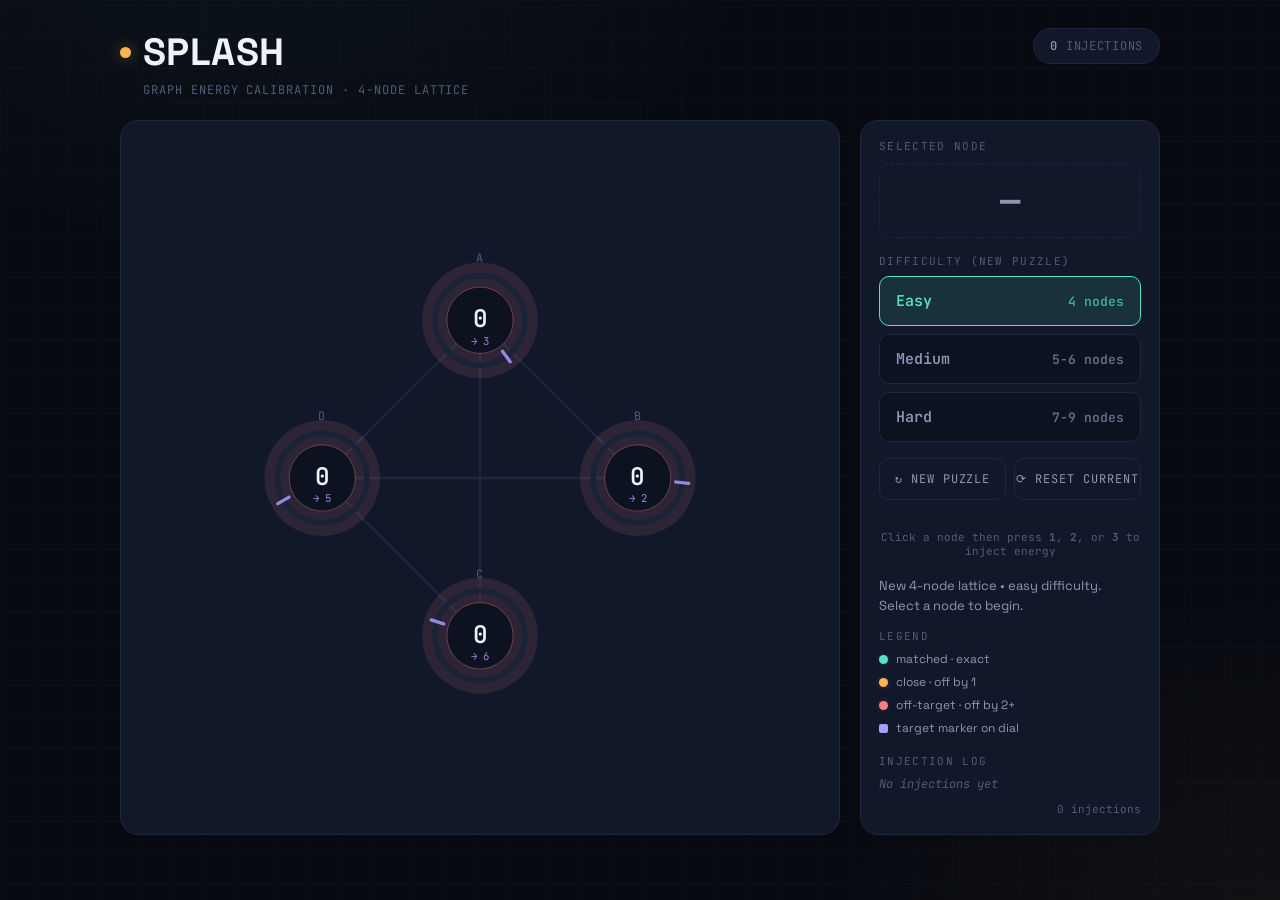
==== game.html @ 07b9d050 "difficulty and resetting current" ====
<!DOCTYPE html>
<html lang="en">
<head>
<meta charset="UTF-8">
<meta name="viewport" content="width=device-width, initial-scale=1.0">
<title>Splash</title>
<style>
@import url('https://fonts.googleapis.com/css2?family=JetBrains+Mono:wght@400;500;600;700&family=Space+Grotesk:wght@500;600;700&display=swap');

:root{
  --void:#070a11;
  --deep:#0c1220;
  --panel:#10182a;
  --panel-edge:#1d2740;
  --grid:rgba(255,255,255,0.035);
  --hi:#eef2fb;
  --mid:#8d97b5;
  --dim:#525c79;
  --amber:#ffb454;
  --amber-soft:rgba(255,180,84,0.18);
  --cyan:#56e0c4;
  --cyan-soft:rgba(86,224,196,0.16);
  --coral:#ff7a8a;
  --coral-soft:rgba(255,122,138,0.16);
  --violet:#a99bff;
}

*{box-sizing:border-box;}

html,body{
  margin:0;
  min-height:100vh;
  background:
    radial-gradient(ellipse 900px 600px at 20% -10%, rgba(86,224,196,0.05), transparent 60%),
    radial-gradient(ellipse 800px 700px at 100% 110%, rgba(255,180,84,0.05), transparent 60%),
    var(--void);
  color:var(--hi);
  font-family:'Space Grotesk', system-ui, sans-serif;
}

body::before{
  content:"";
  position:fixed; inset:0; pointer-events:none; z-index:0;
  background-image:
    linear-gradient(var(--grid) 1px, transparent 1px),
    linear-gradient(90deg, var(--grid) 1px, transparent 1px);
  background-size:34px 34px;
  opacity:0.6;
}

.shell{
  position:relative; z-index:1;
  max-width:1080px;
  margin:0 auto;
  padding:28px 20px 60px;
}

header{
  display:flex;
  justify-content:space-between;
  align-items:flex-start;
  flex-wrap:wrap;
  gap:14px;
  margin-bottom:22px;
}

.title-block h1{
  margin:0;
  font-size:clamp(26px,4.2vw,38px);
  font-weight:700;
  letter-spacing:0.01em;
  display:flex;
  align-items:center;
  gap:12px;
}
.title-block h1::before{
  content:"";
  width:11px; height:11px; border-radius:50%;
  background:var(--amber);
  box-shadow:0 0 14px 3px var(--amber-soft);
  flex-shrink:0;
}
.title-block p{
  margin:6px 0 0 23px;
  font-family:'JetBrains Mono', monospace;
  font-size:12px;
  letter-spacing:0.08em;
  color:var(--dim);
  text-transform:uppercase;
}

.header-pill{
  font-family:'JetBrains Mono', monospace;
  font-size:12px;
  letter-spacing:0.06em;
  text-transform:uppercase;
  padding:9px 16px;
  border-radius:99px;
  border:1px solid var(--panel-edge);
  background:var(--panel);
  color:var(--dim);
  white-space:nowrap;
}
.header-pill span{ color:var(--mid); font-weight:600; }

/* ---- congrats modal ---- */
.modal-backdrop{
  position:fixed; inset:0; z-index:50;
  background:rgba(5,7,12,0.72);
  backdrop-filter:blur(3px);
  display:flex; align-items:center; justify-content:center;
  opacity:0; pointer-events:none;
  transition:opacity 0.25s;
  padding:20px;
}
.modal-backdrop.show{ opacity:1; pointer-events:auto; }

.modal-card{
  position:relative;
  width:100%; max-width:360px;
  background:var(--panel);
  border:1px solid rgba(86,224,196,0.35);
  border-radius:20px;
  padding:34px 32px 28px;
  text-align:center;
  transform:scale(0.92) translateY(6px);
  transition:transform 0.25s cubic-bezier(.2,.8,.2,1);
  box-shadow:0 0 70px rgba(86,224,196,0.14);
}
.modal-backdrop.show .modal-card{ transform:scale(1) translateY(0); }

.modal-close{
  position:absolute; top:12px; right:14px;
  background:none; border:none;
  color:var(--dim); font-size:20px; line-height:1;
  cursor:pointer; padding:4px;
  transition:color 0.2s;
}
.modal-close:hover{ color:var(--hi); }

.modal-icon{
  width:52px; height:52px; margin:0 auto 16px;
  border-radius:50%;
  background:var(--cyan-soft);
  border:1px solid rgba(86,224,196,0.4);
  color:var(--cyan);
  display:flex; align-items:center; justify-content:center;
  font-size:24px;
}

.modal-card h2{ margin:0 0 6px; font-size:23px; }
.modal-sub{ margin:0 0 22px; color:var(--mid); font-size:13px; line-height:1.5; }

.modal-stats{ display:flex; justify-content:center; gap:30px; margin-bottom:24px; }
.modal-stats .stat-num{
  display:block;
  font-family:'JetBrains Mono', monospace;
  font-size:30px; font-weight:700;
  color:var(--hi);
}
.modal-stats .stat-label{
  display:block; margin-top:4px;
  font-family:'JetBrains Mono', monospace;
  font-size:10px; letter-spacing:0.08em; text-transform:uppercase;
  color:var(--dim);
}

.modal-newpuzzle{
  width:100%;
  font-family:'JetBrains Mono', monospace;
  font-size:12px; letter-spacing:0.06em; text-transform:uppercase;
  padding:13px 0;
  border-radius:10px;
  border:1px solid rgba(86,224,196,0.4);
  background:rgba(86,224,196,0.08);
  color:var(--cyan);
  cursor:pointer;
  transition:background 0.2s;
}
.modal-newpuzzle:hover{ background:rgba(86,224,196,0.16); }

.layout{
  display:grid;
  grid-template-columns: 1fr 300px;
  gap:20px;
}
@media (max-width:760px){
  .layout{ grid-template-columns:1fr; }
  .panel{ order:2; }
  .graph-card{ order:1; }
}

.card{
  background:var(--panel);
  border:1px solid var(--panel-edge);
  border-radius:18px;
  padding:18px;
}

.graph-card{ display:flex; align-items:center; justify-content:center; padding:10px; }
.graph-card svg{ width:100%; height:auto; display:block; max-width:560px; }

/* graph elements */
.edge{ stroke:#1c2640; stroke-width:2.5; transition:stroke 0.25s, stroke-width 0.25s; }
.edge.active{ stroke:var(--amber); stroke-width:3.5; }

.node{ cursor:pointer; }
.node .track{ fill:none; stroke:#1a2236; stroke-width:6; }
.node .arc{
  fill:none; stroke-width:6; stroke-linecap:round;
  stroke:var(--mid);
  transform:rotate(-90deg);
  transition:stroke-dashoffset 0.45s cubic-bezier(.2,.8,.2,1), stroke 0.35s;
}
.node[data-status="good"] .arc{ stroke:var(--cyan); }
.node[data-status="mid"] .arc{ stroke:var(--amber); }
.node[data-status="bad"] .arc{ stroke:var(--coral); }

.node .tick{ stroke:var(--violet); stroke-width:3.5; stroke-linecap:round; opacity:0.85; }
.node .core{ fill:var(--deep); stroke:var(--panel-edge); stroke-width:1; transition:stroke 0.3s; }
.node[data-status="good"] .core{ stroke:rgba(86,224,196,0.4); }
.node[data-status="mid"] .core{ stroke:rgba(255,180,84,0.4); }
.node[data-status="bad"] .core{ stroke:rgba(255,122,138,0.4); }

.node .glow{ fill:var(--mid); opacity:0.12; transition:fill 0.35s; }
.node[data-status="good"] .glow{ fill:var(--cyan); }
.node[data-status="mid"] .glow{ fill:var(--amber); }
.node[data-status="bad"] .glow{ fill:var(--coral); }

.node .label{
  font-family:'JetBrains Mono', monospace;
  letter-spacing:0.1em;
  fill:var(--dim); text-anchor:middle;
}
.node .value{
  font-family:'JetBrains Mono', monospace;
  font-weight:600;
  fill:var(--hi); text-anchor:middle;
}
.node .target{
  font-family:'JetBrains Mono', monospace;
  fill:var(--violet); text-anchor:middle; opacity:0.85;
}

.selection-ring{
  fill:none; stroke:var(--amber); stroke-width:2;
  stroke-dasharray:4 7; opacity:0; transition:opacity 0.2s;
}
.node.selected .selection-ring{ opacity:1; animation:spin 7s linear infinite; }
@keyframes spin{ to{ transform:rotate(360deg); } }

.flash{ fill:var(--amber); opacity:0; pointer-events:none; }
.flash.go{ animation:flashpop 0.55s ease-out; }
@keyframes flashpop{
  0%{ opacity:0.55; transform:scale(0.6); }
  100%{ opacity:0; transform:scale(1.9); }
}

.pulse-dot{
  fill:var(--amber);
  filter:drop-shadow(0 0 5px var(--amber));
  transition:cx linear, cy linear, opacity linear;
}

/* panel */
.panel{ display:flex; flex-direction:column; gap:14px; }

.section-label{
  font-family:'JetBrains Mono', monospace;
  font-size:11px; letter-spacing:0.12em;
  color:var(--dim); text-transform:uppercase;
  margin:0 0 10px;
}

.selected-readout{
  font-family:'JetBrains Mono', monospace;
  font-size:34px; font-weight:700;
  text-align:center;
  color:var(--mid);
  border:1px dashed var(--panel-edge);
  border-radius:12px;
  padding:14px 0;
  margin-bottom:12px;
  transition:color 0.2s, border-color 0.2s;
}
.selected-readout.armed{ color:var(--amber); border-color:rgba(255,180,84,0.4); }

.difficulty-select{
  display:flex;
  flex-direction:column;
  gap:8px;
  margin-bottom:16px;
}

.difficulty-btn{
  font-family:'JetBrains Mono', monospace;
  font-size:15px;
  font-weight:600;
  padding:14px 16px;
  border-radius:10px;
  border:1px solid var(--panel-edge);
  background:var(--deep);
  color:var(--mid);
  cursor:pointer;
  transition:all 0.2s;
  text-align:left;
  display:flex;
  justify-content:space-between;
  align-items:center;
}

.difficulty-btn:hover{
  border-color:var(--amber);
  color:var(--amber);
  background:rgba(255,180,84,0.06);
}

.difficulty-btn.active{
  border-color:var(--cyan);
  color:var(--cyan);
  background:rgba(86,224,196,0.12);
}

.difficulty-btn .nodes{
  font-size:13px;
  opacity:0.7;
}

.energy-hint{
  font-family:'JetBrains Mono', monospace;
  font-size:11px;
  color:var(--dim);
  text-align:center;
  margin:12px 0 18px;
}

.message{ 
  font-size:13px; 
  color:var(--mid); 
  line-height:1.5; 
  min-height:38px; 
  margin-bottom:14px; 
}

.newpuzzle{
  width:100%;
  font-family:'JetBrains Mono', monospace;
  font-size:12px; letter-spacing:0.08em; text-transform:uppercase;
  padding:12px 0;
  border-radius:10px;
  border:1px solid var(--panel-edge);
  background:transparent;
  color:var(--mid);
  cursor:pointer;
  transition:border-color 0.2s, color 0.2s;
  margin-bottom:18px;
}
.newpuzzle:hover{ border-color:var(--violet); color:var(--violet); }

.legend{ display:flex; flex-direction:column; gap:7px; margin-bottom:18px; }
.legend div{ display:flex; align-items:center; gap:8px; font-size:12px; color:var(--mid); }
.legend span.swatch{ width:9px; height:9px; border-radius:50%; flex-shrink:0; }

.log{
  font-family:'JetBrains Mono', monospace;
  font-size:12px;
  color:var(--dim);
  display:flex; flex-direction:column; gap:5px;
  max-height:120px;
  overflow-y:auto;
}
.log div{ display:flex; justify-content:space-between; }
.log div span.n{ color:var(--mid); }
.log .empty{ color:var(--dim); font-style:italic; }

.counter{
  font-family:'JetBrains Mono', monospace;
  font-size:11px; color:var(--dim);
  margin-top:10px;
  text-align:right;
}
</style>
</head>
<body>

<div class="shell">
  <header>
    <div class="title-block">
      <h1>SPLASH</h1>
      <p>Graph energy calibration · <span id="nodecount">?</span>-node lattice</p>
    </div>
    <div class="header-pill" id="headerPill"><span id="headerInjections">0</span> injections</div>
  </header>

  <div class="layout">
    <div class="card graph-card">
      <svg id="svg" viewBox="0 0 600 600">
        <g id="edges"></g>
        <g id="nodes"></g>
      </svg>
    </div>

    <div class="panel">
      <div class="card">
        <p class="section-label">Selected node</p>
        <div class="selected-readout" id="selreadout">—</div>
        
        <p class="section-label" style="margin:16px 0 8px;">Difficulty (New Puzzle)</p>
        <div class="difficulty-select" id="difficultySelect">
          <button class="difficulty-btn active" data-diff="easy">
            <span>Easy</span>
            <span class="nodes">4 nodes</span>
          </button>
          <button class="difficulty-btn" data-diff="medium">
            <span>Medium</span>
            <span class="nodes">5-6 nodes</span>
          </button>
          <button class="difficulty-btn" data-diff="hard">
            <span>Hard</span>
            <span class="nodes">7-9 nodes</span>
          </button>
        </div>

        <div style="display:flex; gap:8px; margin-bottom:12px;">
            <button class="newpuzzle" id="newpuzzle" style="flex:1">↻ New Puzzle</button>
            <button class="newpuzzle" id="resetCurrent" style="flex:1">⟳ Reset Current</button>
        </div>

        <p class="energy-hint">Click a node then press <strong>1</strong>, <strong>2</strong>, or <strong>3</strong> to inject energy</p>
        
        <div class="message" id="message">Select a node to begin calibration.</div>
        
        <p class="section-label" style="margin-bottom:8px;">Legend</p>
        <div class="legend">
          <div><span class="swatch" style="background:var(--cyan);box-shadow:0 0 6px var(--cyan-soft)"></span> matched · exact</div>
          <div><span class="swatch" style="background:var(--amber);box-shadow:0 0 6px var(--amber-soft)"></span> close · off by 1</div>
          <div><span class="swatch" style="background:var(--coral);box-shadow:0 0 6px var(--coral-soft)"></span> off-target · off by 2+</div>
          <div><span class="swatch" style="background:var(--violet);border-radius:2px;"></span> target marker on dial</div>
        </div>
        
        <p class="section-label" style="margin-bottom:8px;">Injection log</p>
        <div class="log" id="log"><div class="empty">No injections yet</div></div>
        <div class="counter" id="counter">0 injections</div>
      </div>
    </div>
  </div>
</div>

<div class="modal-backdrop" id="modalBackdrop">
  <div class="modal-card">
    <button class="modal-close" id="modalClose" aria-label="Close">×</button>
    <div class="modal-icon">✓</div>
    <h2>Calibrated</h2>
    <p class="modal-sub">Every node in the lattice matched its target.</p>
    <div class="modal-stats">
      <div>
        <span class="stat-num" id="statInjections">0</span>
        <span class="stat-label">injections</span>
      </div>
      <div>
        <span class="stat-num" id="statNodes">0</span>
        <span class="stat-label">nodes</span>
      </div>
    </div>
    <button class="modal-newpuzzle" id="modalNewPuzzle">↻ New puzzle</button>
  </div>
</div>

<script>
const MIN_NODES_EASY = 4;
const MAX_NODES_EASY = 4;
const MIN_NODES_MED = 5;
const MAX_NODES_MED = 6;
const MIN_NODES_HARD = 7;
const MAX_NODES_HARD = 9;

let LABELS = [];
let EDGES = {};
let POS = {};
let R_OUTER = 46;
let R_CORE = 34;
let CIRC = 2 * Math.PI * R_OUTER;

let target = {}, state = {}, maxScale = 1;
let selected = null;
let injections = 0;
let log = [];
let alreadySolved = false;
let currentDifficulty = "easy";

function shuffle(arr){
  for(let i=arr.length-1;i>0;i--){
    const j = Math.floor(Math.random()*(i+1));
    [arr[i],arr[j]] = [arr[j],arr[i]];
  }
  return arr;
}

// ---------- graph generation ----------
function buildGraphTopology(n){
  const allLetters = "ABCDEFGHIJKL";
  const labels = allLetters.slice(0, n).split("");
  const adj = {};
  labels.forEach(l => adj[l] = []);
  const edgeKeys = new Set();

  function addEdge(a,b){
    const key = [a,b].sort().join("-");
    if(edgeKeys.has(key)) return false;
    edgeKeys.add(key);
    adj[a].push(b);
    adj[b].push(a);
    return true;
  }

  // spanning tree
  const order = shuffle([...labels]);
  for(let i=1;i<order.length;i++){
    const a = order[i];
    const b = order[Math.floor(Math.random()*i)];
    addEdge(a,b);
  }

  // extra edges
  const extra = Math.max(2, Math.floor(n/3));
  let added = 0, attempts = 0;
  while(added < extra && attempts < extra*15){
    attempts++;
    const a = labels[Math.floor(Math.random()*n)];
    const b = labels[Math.floor(Math.random()*n)];
    if(a === b) continue;
    if(addEdge(a,b)) added++;
  }

  return { labels, adj };
}

function computeLayout(labels){
  const n = labels.length;
  const cx = 300, cy = 300;
  const R = Math.min(235, 125 + n*11);
  const pos = {};
  labels.forEach((l,i) => {
    const ang = (i/n)*Math.PI*2 - Math.PI/2;
    pos[l] = { x: cx + R*Math.cos(ang), y: cy + R*Math.sin(ang) };
  });
  return pos;
}

function bfsDist(source){
  const dist = {};
  LABELS.forEach(l => dist[l] = null);
  dist[source] = 0;
  const q = [source];
  while(q.length){
    const u = q.shift();
    for(const v of EDGES[u]){
      if(dist[v] === null){
        dist[v] = dist[u] + 1;
        q.push(v);
      }
    }
  }
  return dist;
}

function bfsParent(source){
  const dist = {}, parent = {};
  LABELS.forEach(l => { dist[l] = null; parent[l] = null; });
  dist[source] = 0;
  const q = [source];
  while(q.length){
    const u = q.shift();
    for(const v of EDGES[u]){
      if(dist[v] === null){
        dist[v] = dist[u] + 1;
        parent[v] = u;
        q.push(v);
      }
    }
  }
  return { dist, parent };
}

function contribution(value, dist){
  return Math.max(value - dist, 0);
}

function applyRipple(obj, node, value){
  const dist = bfsDist(node);
  for(const n of LABELS){
    obj[n] += contribution(value, dist[n]);
  }
}

function generatePuzzle(){
  target = {}; state = {};
  LABELS.forEach(l => { target[l] = 0; state[l] = 0; });

  let injectionCount;
  let maxInjectionValue = 3;

  if(currentDifficulty === "easy"){
    injectionCount = LABELS.length + 2;        // Very low targets
    maxInjectionValue = 2;
  } 
  else if(currentDifficulty === "medium"){
    injectionCount = Math.floor(LABELS.length * 1.4) + 3;
    maxInjectionValue = 3;
  } 
  else { // hard
    injectionCount = Math.floor(LABELS.length * 1.8) + 5;
    maxInjectionValue = 3;
  }

  for(let i = 0; i < injectionCount; i++){
    const node = LABELS[Math.floor(Math.random()*LABELS.length)];
    const val = 1 + Math.floor(Math.random()*maxInjectionValue);
    applyRipple(target, node, val);
  }

  maxScale = Math.max(...Object.values(target), 1) * 1.25;
}

function errorOf(n){ return Math.abs(state[n] - target[n]); }
function statusOf(n){
  const e = errorOf(n);
  if(e === 0) return "good";
  if(e === 1) return "mid";
  return "bad";
}
function solved(){ return LABELS.every(n => state[n] === target[n]); }

// ---------- DOM ----------
const svgEdges = document.getElementById("edges");
const svgNodes = document.getElementById("nodes");
const svgRoot = document.getElementById("svg");

function buildGraphDOM(){
  svgEdges.innerHTML = "";
  svgNodes.innerHTML = "";

  const n = LABELS.length;
  const R = Math.min(235, 125 + n*11);
  const chord = 2 * R * Math.sin(Math.PI / n);
  R_OUTER = Math.max(22, Math.min(48, chord * 0.37));
  R_CORE = R_OUTER * 0.74;
  CIRC = 2 * Math.PI * R_OUTER;
  const scale = R_OUTER / 46;

  const drawn = new Set();
  for(const a of LABELS){
    for(const b of EDGES[a]){
      const key = [a,b].sort().join("-");
      if(drawn.has(key)) continue;
      drawn.add(key);
      const line = document.createElementNS("http://www.w3.org/2000/svg","line");
      line.setAttribute("class","edge");
      line.setAttribute("data-key", key);
      line.setAttribute("x1", POS[a].x); line.setAttribute("y1", POS[a].y);
      line.setAttribute("x2", POS[b].x); line.setAttribute("y2", POS[b].y);
      svgEdges.appendChild(line);
    }
  }

  for(const l of LABELS){
    const {x,y} = POS[l];
    const g = document.createElementNS("http://www.w3.org/2000/svg","g");
    g.setAttribute("class","node");
    g.setAttribute("data-id", l);
    g.setAttribute("transform", `translate(${x},${y})`);

    g.innerHTML = `
      <circle class="glow" r="${R_OUTER+14}"></circle>
      <circle class="selection-ring" r="${R_OUTER+9}"></circle>
      <circle class="track" r="${R_OUTER}"></circle>
      <circle class="arc" r="${R_OUTER}" stroke-dasharray="${CIRC}" stroke-dashoffset="${CIRC}"></circle>
      <line class="tick" x1="0" y1="${-R_OUTER+6}" x2="0" y2="${-R_OUTER-6}"></line>
      <circle class="core" r="${R_CORE}"></circle>
      <circle class="flash" r="${R_CORE}"></circle>
      <text class="label" y="${-R_OUTER-14}" style="font-size:${Math.max(10,12*scale)}px">${l}</text>
      <text class="value" y="${7*scale}" style="font-size:${Math.max(14,25*scale)}px">0</text>
      <text class="target" y="${25*scale}" style="font-size:${Math.max(9,11*scale)}px">→ 0</text>
    `;
    g.addEventListener("click", () => selectNode(l));
    svgNodes.appendChild(g);
  }
}

function angleToPoint(fraction, radius){
  const ang = fraction * Math.PI * 2 - Math.PI/2;
  return { x: radius*Math.cos(ang), y: radius*Math.sin(ang) };
}

function updateNodeVisual(n){
  const g = svgNodes.querySelector(`[data-id="${n}"]`);
  if(!g) return;
  const status = statusOf(n);
  g.setAttribute("data-status", status);

  const fraction = Math.max(0, Math.min(1, state[n] / maxScale));
  g.querySelector(".arc").setAttribute("stroke-dashoffset", CIRC - fraction*CIRC);

  const tFraction = Math.max(0, Math.min(1, target[n] / maxScale));
  const p1 = angleToPoint(tFraction, R_OUTER-7);
  const p2 = angleToPoint(tFraction, R_OUTER+7);
  const tick = g.querySelector(".tick");
  tick.setAttribute("x1", p1.x); tick.setAttribute("y1", p1.y);
  tick.setAttribute("x2", p2.x); tick.setAttribute("y2", p2.y);

  g.querySelector(".value").textContent = state[n];
  g.querySelector(".target").textContent = "→ " + target[n];
}

function updateAll(){
  LABELS.forEach(updateNodeVisual);
}

function showCongrats(){
  document.getElementById("statInjections").textContent = injections;
  document.getElementById("statNodes").textContent = LABELS.length;
  document.getElementById("modalBackdrop").classList.add("show");
}

function hideCongrats(){
  document.getElementById("modalBackdrop").classList.remove("show");
}

function selectNode(n){
  selected = n;
  document.querySelectorAll(".node").forEach(g => {
    g.classList.toggle("selected", g.getAttribute("data-id") === n);
  });
  document.getElementById("selreadout").textContent = n;
  document.getElementById("selreadout").classList.add("armed");
  setMessage(`Node ${n} selected. Press 1, 2, or 3 to inject energy.`);
}

function setMessage(msg){ document.getElementById("message").textContent = msg; }

function flashNode(n){
  const g = svgNodes.querySelector(`[data-id="${n}"]`);
  if(!g) return;
  const flash = g.querySelector(".flash");
  flash.classList.remove("go");
  void flash.offsetWidth;
  flash.classList.add("go");
}

function flashEdge(a,b){
  const key = [a,b].sort().join("-");
  const line = svgEdges.querySelector(`[data-key="${key}"]`);
  if(!line) return;
  line.classList.add("active");
  setTimeout(() => line.classList.remove("active"), 230);
}

function spawnPulseDot(a, b, duration){
  const dot = document.createElementNS("http://www.w3.org/2000/svg","circle");
  dot.setAttribute("class","pulse-dot");
  dot.setAttribute("r", Math.max(4, R_OUTER*0.13));
  dot.setAttribute("cx", POS[a].x);
  dot.setAttribute("cy", POS[a].y);
  dot.style.transitionDuration = duration + "ms";
  svgRoot.appendChild(dot);
  requestAnimationFrame(() => {
    dot.setAttribute("cx", POS[b].x);
    dot.setAttribute("cy", POS[b].y);
  });
  setTimeout(() => dot.remove(), duration + 40);
}

function logInjection(node, value){
  injections++;
  log.unshift({node, value});
  if(log.length > 6) log.pop();
  const el = document.getElementById("log");
  el.innerHTML = log.map(item =>
    `<div><span class="n">${item.node}</span><span>+${item.value} energy</span></div>`
  ).join("");
  document.getElementById("counter").textContent = injections + (injections === 1 ? " injection" : " injections");
  document.getElementById("headerInjections").textContent = injections;
}

function inject(node, value){
  const {dist, parent} = bfsParent(node);
  const reach = LABELS.filter(n => dist[n] !== null && dist[n] <= value);
  const maxDist = Math.max(...reach.map(n => dist[n] || 0));

  for(const n of reach){
    const d = dist[n];
    setTimeout(() => {
      state[n] += contribution(value, d);
      updateNodeVisual(n);
      flashNode(n);
      if(d > 0) flashEdge(parent[n], n);
    }, d * 230);
    if(d > 0){
      setTimeout(() => spawnPulseDot(parent[n], n, 230), (d-1) * 230);
    }
  }

  logInjection(node, value);

  setTimeout(() => {
    if(solved() && !alreadySolved){
      alreadySolved = true;
      setMessage("Calibrated — every node matches its target.");
      showCongrats();
    } else if(!solved()){
      setMessage(`Injected ${value} energy at node ${node}.`);
    }
  }, maxDist * 230 + 80);
}

// Difficulty selection
document.querySelectorAll('.difficulty-btn').forEach(btn => {
  btn.addEventListener('click', () => {
    document.querySelectorAll('.difficulty-btn').forEach(b => b.classList.remove('active'));
    btn.classList.add('active');
    currentDifficulty = btn.dataset.diff;
  });
});

document.getElementById("newpuzzle").addEventListener("click", resetGame);
document.getElementById("modalNewPuzzle").addEventListener("click", resetGame);
document.getElementById("modalClose").addEventListener("click", hideCongrats);
document.getElementById("modalBackdrop").addEventListener("click", (e) => {
  if(e.target.id === "modalBackdrop") hideCongrats();
});

document.addEventListener("keydown", (e) => {
  if(e.key.toLowerCase() === "r"){ resetGame(); return; }
  if(e.key === "Escape"){ hideCongrats(); return; }
  if(["1","2","3"].includes(e.key) && selected){
    inject(selected, parseInt(e.key));
  }
});

function resetGame(){
  let minNodes, maxNodes;
  if(currentDifficulty === "easy"){
    minNodes = MIN_NODES_EASY;
    maxNodes = MAX_NODES_EASY;
  } else if(currentDifficulty === "medium"){
    minNodes = MIN_NODES_MED;
    maxNodes = MAX_NODES_MED;
  } else {
    minNodes = MIN_NODES_HARD;
    maxNodes = MAX_NODES_HARD;
  }

  const n = minNodes + Math.floor(Math.random() * (maxNodes - minNodes + 1));
  
  const topo = buildGraphTopology(n);
  LABELS = topo.labels;
  EDGES = topo.adj;
  POS = computeLayout(LABELS);

  buildGraphDOM();
  generatePuzzle();

  selected = null;
  injections = 0;
  log = [];
  alreadySolved = false;
  hideCongrats();

  document.getElementById("nodecount").textContent = n;
  document.getElementById("headerInjections").textContent = "0";
  document.getElementById("selreadout").textContent = "—";
  document.getElementById("selreadout").classList.remove("armed");
  document.getElementById("log").innerHTML = `<div class="empty">No injections yet</div>`;
  document.getElementById("counter").textContent = "0 injections";
  
  setMessage(`New ${n}-node lattice • ${currentDifficulty} difficulty. Select a node to begin.`);
  updateAll();
}

// ==================== Reset Current Puzzle (soft reset) ====================
function resetCurrentPuzzle(){
  // Reset only player state — keep same graph + same targets
  LABELS.forEach(l => {
    state[l] = 0;
  });
  
  selected = null;
  injections = 0;
  log = [];
  alreadySolved = false;
  hideCongrats();

  document.getElementById("headerInjections").textContent = "0";
  document.getElementById("selreadout").textContent = "—";
  document.getElementById("selreadout").classList.remove("armed");
  document.getElementById("log").innerHTML = `<div class="empty">No injections yet</div>`;
  document.getElementById("counter").textContent = "0 injections";
  
  setMessage(`Puzzle reset — same targets. Select a node to begin again.`);
  updateAll();
}

// Add event listener for the new Reset button
document.getElementById("resetCurrent").addEventListener("click", resetCurrentPuzzle);

// Initialize the game
resetGame();
</script>
</body>
</html>
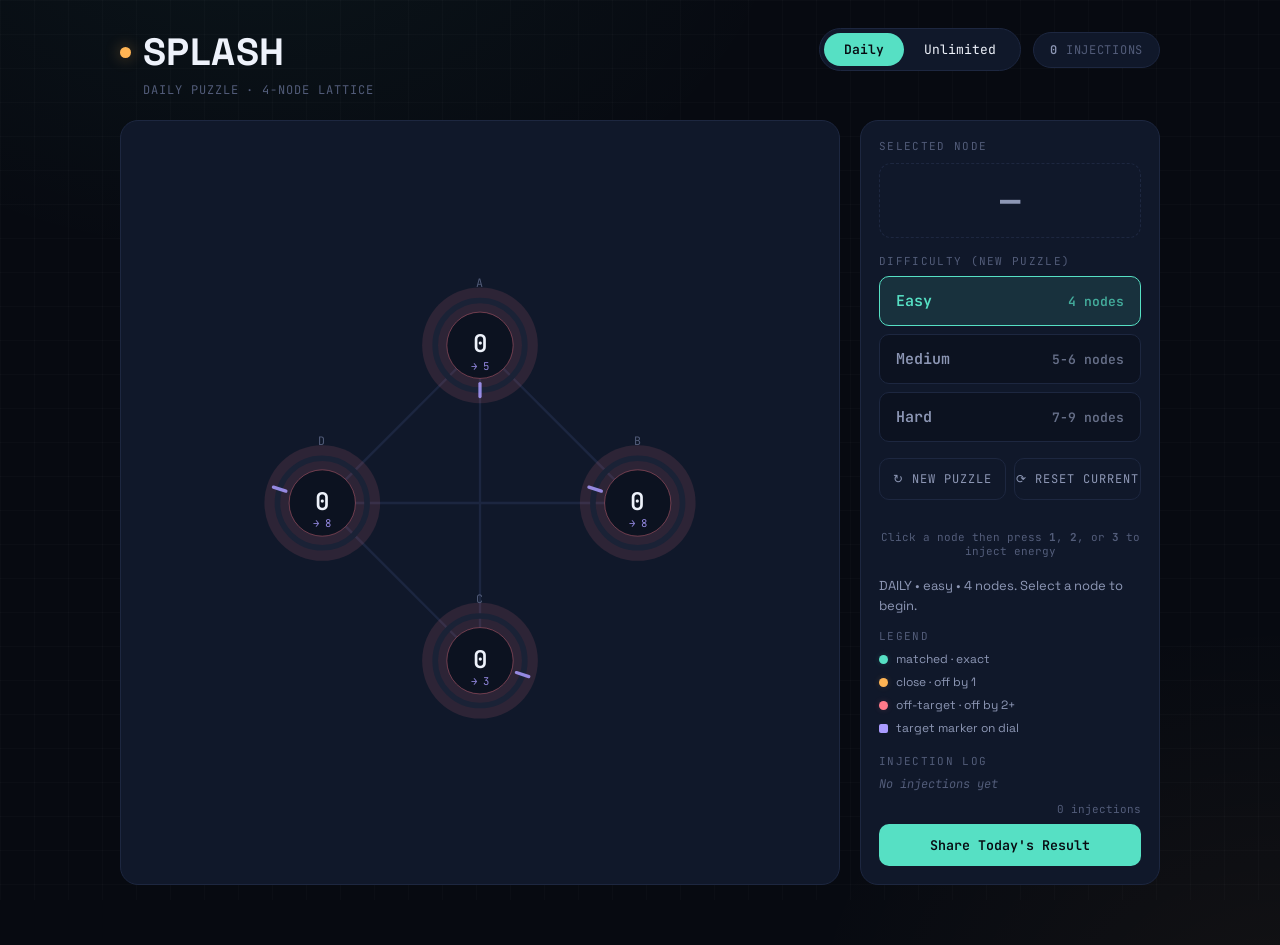
==== commit fdd62028: "daily and unlimited split" ====
--- a/game.html
+++ b/game.html
@@ -3,7 +3,7 @@
 <head>
 <meta charset="UTF-8">
 <meta name="viewport" content="width=device-width, initial-scale=1.0">
-<title>Splash</title>
+<title>SPLASH</title>
 <style>
 @import url('https://fonts.googleapis.com/css2?family=JetBrains+Mono:wght@400;500;600;700&family=Space+Grotesk:wght@500;600;700&display=swap');
 
@@ -89,6 +89,27 @@
   text-transform:uppercase;
 }
 
+.mode-toggle {
+  display: flex;
+  background: var(--panel);
+  border: 1px solid var(--panel-edge);
+  border-radius: 99px;
+  padding: 4px;
+}
+.mode-btn {
+  padding: 8px 20px;
+  border-radius: 99px;
+  font-family: 'JetBrains Mono', monospace;
+  font-size: 13px;
+  cursor: pointer;
+  transition: all 0.2s;
+}
+.mode-btn.active {
+  background: var(--cyan);
+  color: #070a11;
+  font-weight: 600;
+}
+
 .header-pill{
   font-family:'JetBrains Mono', monospace;
   font-size:12px;
@@ -379,6 +400,19 @@
   margin-top:10px;
   text-align:right;
 }
+
+.share-btn {
+  width: 100%;
+  padding: 12px;
+  background: var(--cyan);
+  color: #070a11;
+  border: none;
+  border-radius: 10px;
+  font-family: 'JetBrains Mono', monospace;
+  font-weight: 600;
+  cursor: pointer;
+  margin-top: 8px;
+}
 </style>
 </head>
 <body>
@@ -387,9 +421,15 @@
   <header>
     <div class="title-block">
       <h1>SPLASH</h1>
-      <p>Graph energy calibration · <span id="nodecount">?</span>-node lattice</p>
+      <p id="modeTitle">Daily Puzzle · <span id="nodecount">?</span>-node lattice</p>
     </div>
-    <div class="header-pill" id="headerPill"><span id="headerInjections">0</span> injections</div>
+    <div style="display:flex; gap:12px; align-items:center;">
+      <div class="mode-toggle" id="modeToggle">
+        <div class="mode-btn active" data-mode="daily">Daily</div>
+        <div class="mode-btn" data-mode="unlimited">Unlimited</div>
+      </div>
+      <div class="header-pill" id="headerPill"><span id="headerInjections">0</span> injections</div>
+    </div>
   </header>
 
   <div class="layout">
@@ -441,6 +481,8 @@
         <p class="section-label" style="margin-bottom:8px;">Injection log</p>
         <div class="log" id="log"><div class="empty">No injections yet</div></div>
         <div class="counter" id="counter">0 injections</div>
+
+        <button id="shareBtn" class="share-btn">Share Today's Result</button>
       </div>
     </div>
   </div>
@@ -467,12 +509,9 @@
 </div>
 
 <script>
-const MIN_NODES_EASY = 4;
-const MAX_NODES_EASY = 4;
-const MIN_NODES_MED = 5;
-const MAX_NODES_MED = 6;
-const MIN_NODES_HARD = 7;
-const MAX_NODES_HARD = 9;
+const MIN_NODES_EASY = 4; const MAX_NODES_EASY = 4;
+const MIN_NODES_MED = 5;  const MAX_NODES_MED = 6;
+const MIN_NODES_HARD = 7; const MAX_NODES_HARD = 9;
 
 let LABELS = [];
 let EDGES = {};
@@ -487,6 +526,16 @@
 let log = [];
 let alreadySolved = false;
 let currentDifficulty = "easy";
+let currentMode = "daily";
+
+// Seeded random for Daily consistency
+function seededRandom(seed) {
+  let s = seed;
+  return () => {
+    s = Math.sin(s) * 10000;
+    return s - Math.floor(s);
+  };
+}
 
 function shuffle(arr){
   for(let i=arr.length-1;i>0;i--){
@@ -496,7 +545,6 @@
   return arr;
 }
 
-// ---------- graph generation ----------
 function buildGraphTopology(n){
   const allLetters = "ABCDEFGHIJKL";
   const labels = allLetters.slice(0, n).split("");
@@ -594,33 +642,41 @@
 }
 
 function generatePuzzle(){
-  target = {}; state = {};
-  LABELS.forEach(l => { target[l] = 0; state[l] = 0; });
+  target = {}; 
+  state = {};
+  
+  // Important: Initialize with 0 first
+  LABELS.forEach(l => { 
+    target[l] = 0; 
+    state[l] = 0; 
+  });
+
+  if (LABELS.length === 0) return; // safety
 
   let injectionCount;
   let maxInjectionValue = 3;
 
   if(currentDifficulty === "easy"){
-    injectionCount = LABELS.length + 2;        // Very low targets
+    injectionCount = LABELS.length + 2;
     maxInjectionValue = 2;
-  } 
-  else if(currentDifficulty === "medium"){
+  } else if(currentDifficulty === "medium"){
     injectionCount = Math.floor(LABELS.length * 1.4) + 3;
-    maxInjectionValue = 3;
-  } 
-  else { // hard
+  } else {
     injectionCount = Math.floor(LABELS.length * 1.8) + 5;
-    maxInjectionValue = 3;
-  }
+  }
+
+  // Use a local random to avoid seeding conflicts
+  const localRandom = Math.random;
 
   for(let i = 0; i < injectionCount; i++){
-    const node = LABELS[Math.floor(Math.random()*LABELS.length)];
-    const val = 1 + Math.floor(Math.random()*maxInjectionValue);
+    const node = LABELS[Math.floor(localRandom()*LABELS.length)];
+    const val = 1 + Math.floor(localRandom()*maxInjectionValue);
     applyRipple(target, node, val);
   }
 
-  maxScale = Math.max(...Object.values(target), 1) * 1.25;
-}
+  maxScale = Math.max(...Object.values(target), 1) * 1.25 || 10;
+}
+
 
 function errorOf(n){ return Math.abs(state[n] - target[n]); }
 function statusOf(n){
@@ -813,7 +869,17 @@
   }, maxDist * 230 + 80);
 }
 
-// Difficulty selection
+// Mode Toggle
+document.querySelectorAll('.mode-btn').forEach(btn => {
+  btn.addEventListener('click', () => {
+    document.querySelectorAll('.mode-btn').forEach(b => b.classList.remove('active'));
+    btn.classList.add('active');
+    currentMode = btn.dataset.mode;
+    resetGame();
+  });
+});
+
+// Difficulty buttons
 document.querySelectorAll('.difficulty-btn').forEach(btn => {
   btn.addEventListener('click', () => {
     document.querySelectorAll('.difficulty-btn').forEach(b => b.classList.remove('active'));
@@ -823,67 +889,27 @@
 });
 
 document.getElementById("newpuzzle").addEventListener("click", resetGame);
+document.getElementById("resetCurrent").addEventListener("click", resetCurrentPuzzle);
 document.getElementById("modalNewPuzzle").addEventListener("click", resetGame);
 document.getElementById("modalClose").addEventListener("click", hideCongrats);
 document.getElementById("modalBackdrop").addEventListener("click", (e) => {
   if(e.target.id === "modalBackdrop") hideCongrats();
 });
 
+document.getElementById("shareBtn").addEventListener("click", () => {
+  const date = new Date().toISOString().slice(0,10);
+  const text = `🌊 SPLASH ${date}\n${currentDifficulty.toUpperCase()} • ${LABELS.length} nodes • ${injections} injections\nSolved!`;
+  navigator.clipboard.writeText(text).then(() => alert("✅ Copied to clipboard!"));
+});
+
 document.addEventListener("keydown", (e) => {
-  if(e.key.toLowerCase() === "r"){ resetGame(); return; }
-  if(e.key === "Escape"){ hideCongrats(); return; }
-  if(["1","2","3"].includes(e.key) && selected){
-    inject(selected, parseInt(e.key));
-  }
+  if(e.key.toLowerCase() === "r") resetGame();
+  if(e.key === "Escape") hideCongrats();
+  if(["1","2","3"].includes(e.key) && selected) inject(selected, parseInt(e.key));
 });
 
-function resetGame(){
-  let minNodes, maxNodes;
-  if(currentDifficulty === "easy"){
-    minNodes = MIN_NODES_EASY;
-    maxNodes = MAX_NODES_EASY;
-  } else if(currentDifficulty === "medium"){
-    minNodes = MIN_NODES_MED;
-    maxNodes = MAX_NODES_MED;
-  } else {
-    minNodes = MIN_NODES_HARD;
-    maxNodes = MAX_NODES_HARD;
-  }
-
-  const n = minNodes + Math.floor(Math.random() * (maxNodes - minNodes + 1));
-  
-  const topo = buildGraphTopology(n);
-  LABELS = topo.labels;
-  EDGES = topo.adj;
-  POS = computeLayout(LABELS);
-
-  buildGraphDOM();
-  generatePuzzle();
-
-  selected = null;
-  injections = 0;
-  log = [];
-  alreadySolved = false;
-  hideCongrats();
-
-  document.getElementById("nodecount").textContent = n;
-  document.getElementById("headerInjections").textContent = "0";
-  document.getElementById("selreadout").textContent = "—";
-  document.getElementById("selreadout").classList.remove("armed");
-  document.getElementById("log").innerHTML = `<div class="empty">No injections yet</div>`;
-  document.getElementById("counter").textContent = "0 injections";
-  
-  setMessage(`New ${n}-node lattice • ${currentDifficulty} difficulty. Select a node to begin.`);
-  updateAll();
-}
-
-// ==================== Reset Current Puzzle (soft reset) ====================
 function resetCurrentPuzzle(){
-  // Reset only player state — keep same graph + same targets
-  LABELS.forEach(l => {
-    state[l] = 0;
-  });
-  
+  LABELS.forEach(l => state[l] = 0);
   selected = null;
   injections = 0;
   log = [];
@@ -900,10 +926,56 @@
   updateAll();
 }
 
-// Add event listener for the new Reset button
-document.getElementById("resetCurrent").addEventListener("click", resetCurrentPuzzle);
-
-// Initialize the game
+function resetGame(){
+  let n;
+  let randFunc = Math.random;
+
+  if(currentMode === "daily"){
+    const today = new Date().toISOString().slice(0,10);
+    const seed = today.split('-').reduce((sum, part) => sum + parseInt(part), 0);
+    randFunc = seededRandom(seed);
+
+    if(currentDifficulty === "easy") n = 4;
+    else if(currentDifficulty === "medium") n = 5 + Math.floor(randFunc() * 2);
+    else n = 7 + Math.floor(randFunc() * 3);
+  } else {
+    let minNodes = currentDifficulty === "easy" ? MIN_NODES_EASY : currentDifficulty === "medium" ? MIN_NODES_MED : MIN_NODES_HARD;
+    let maxNodes = currentDifficulty === "easy" ? MAX_NODES_EASY : currentDifficulty === "medium" ? MAX_NODES_MED : MAX_NODES_HARD;
+    n = minNodes + Math.floor(Math.random() * (maxNodes - minNodes + 1));
+  }
+
+  const topo = buildGraphTopology(n);
+  LABELS = topo.labels;
+  EDGES = topo.adj;
+  POS = computeLayout(LABELS);
+
+  buildGraphDOM();
+  generatePuzzle();
+
+  selected = null;
+  injections = 0;
+  log = [];
+  alreadySolved = false;
+  hideCongrats();
+
+  // Safe updates
+  const nodeCountEl = document.getElementById("nodecount");
+  if (nodeCountEl) nodeCountEl.textContent = n;
+
+  document.getElementById("headerInjections").textContent = "0";
+  document.getElementById("selreadout").textContent = "—";
+  document.getElementById("selreadout").classList.remove("armed");
+  document.getElementById("log").innerHTML = `<div class="empty">No injections yet</div>`;
+  document.getElementById("counter").textContent = "0 injections";
+
+  const modeText = currentMode === "daily" ? "Daily Puzzle" : "Unlimited Mode";
+  document.getElementById("modeTitle").textContent = `${modeText} · ${n}-node lattice`;
+
+  setMessage(`${currentMode.toUpperCase()} • ${currentDifficulty} • ${n} nodes. Select a node to begin.`);
+  updateAll();
+}
+
+
 resetGame();
 </script>
 </body>
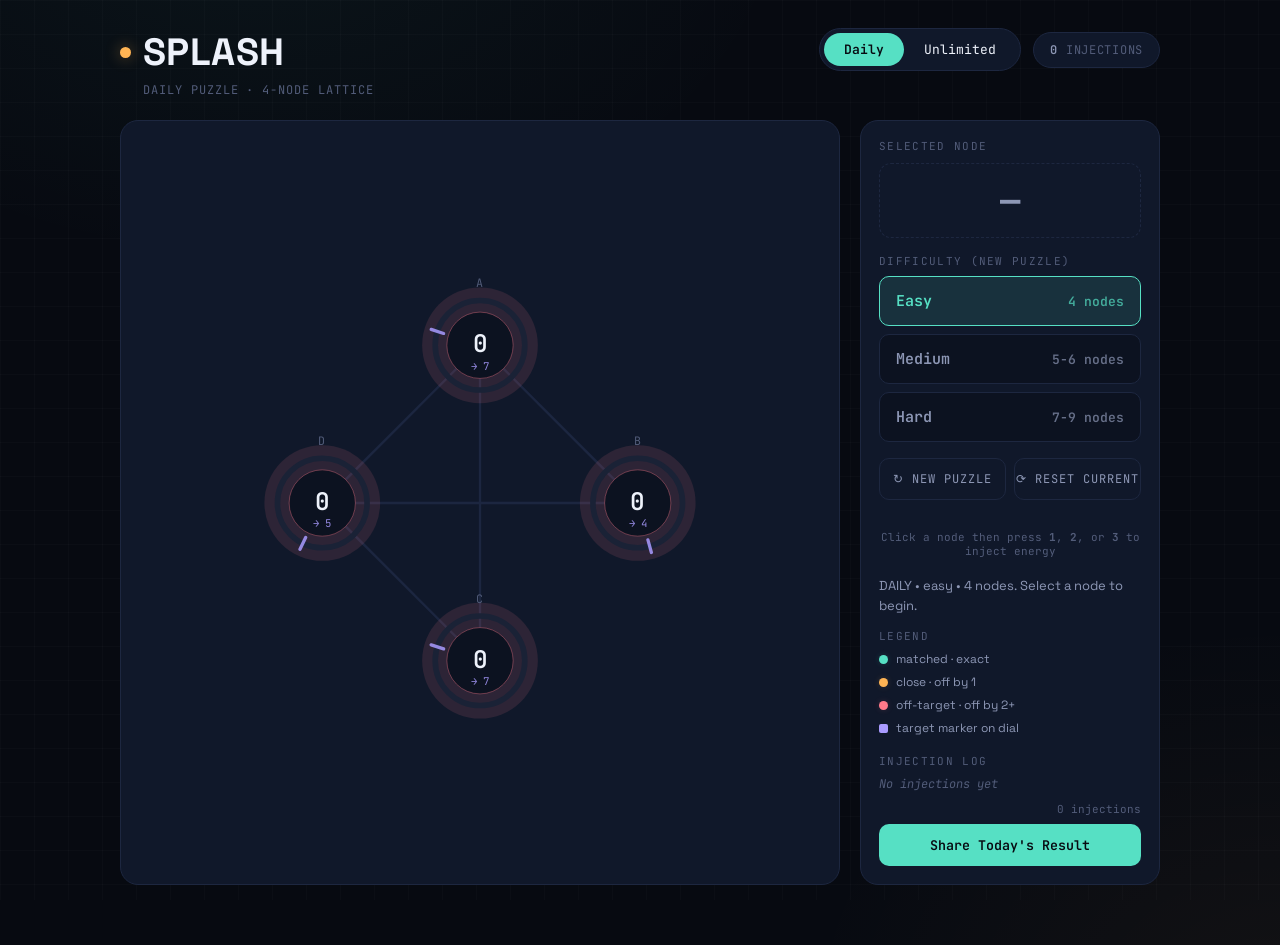
==== commit 74870a1d: "fixed visual selection bug" ====
--- a/game.html
+++ b/game.html
@@ -784,9 +784,16 @@
 
 function selectNode(n){
   selected = n;
+  
+  // Clear all selections first
   document.querySelectorAll(".node").forEach(g => {
-    g.classList.toggle("selected", g.getAttribute("data-id") === n);
+    g.classList.remove("selected");
   });
+  
+  // Add to the new one
+  const nodeEl = document.querySelector(`.node[data-id="${n}"]`);
+  if (nodeEl) nodeEl.classList.add("selected");
+
   document.getElementById("selreadout").textContent = n;
   document.getElementById("selreadout").classList.add("armed");
   setMessage(`Node ${n} selected. Press 1, 2, or 3 to inject energy.`);
@@ -909,12 +916,21 @@
 });
 
 function resetCurrentPuzzle(){
-  LABELS.forEach(l => state[l] = 0);
+  // Reset player state
+  LABELS.forEach(l => {
+    state[l] = 0;
+  });
+  
   selected = null;
   injections = 0;
   log = [];
   alreadySolved = false;
   hideCongrats();
+
+  // === FIX: Clear visual selection ===
+  document.querySelectorAll(".node").forEach(g => {
+    g.classList.remove("selected");
+  });
 
   document.getElementById("headerInjections").textContent = "0";
   document.getElementById("selreadout").textContent = "—";
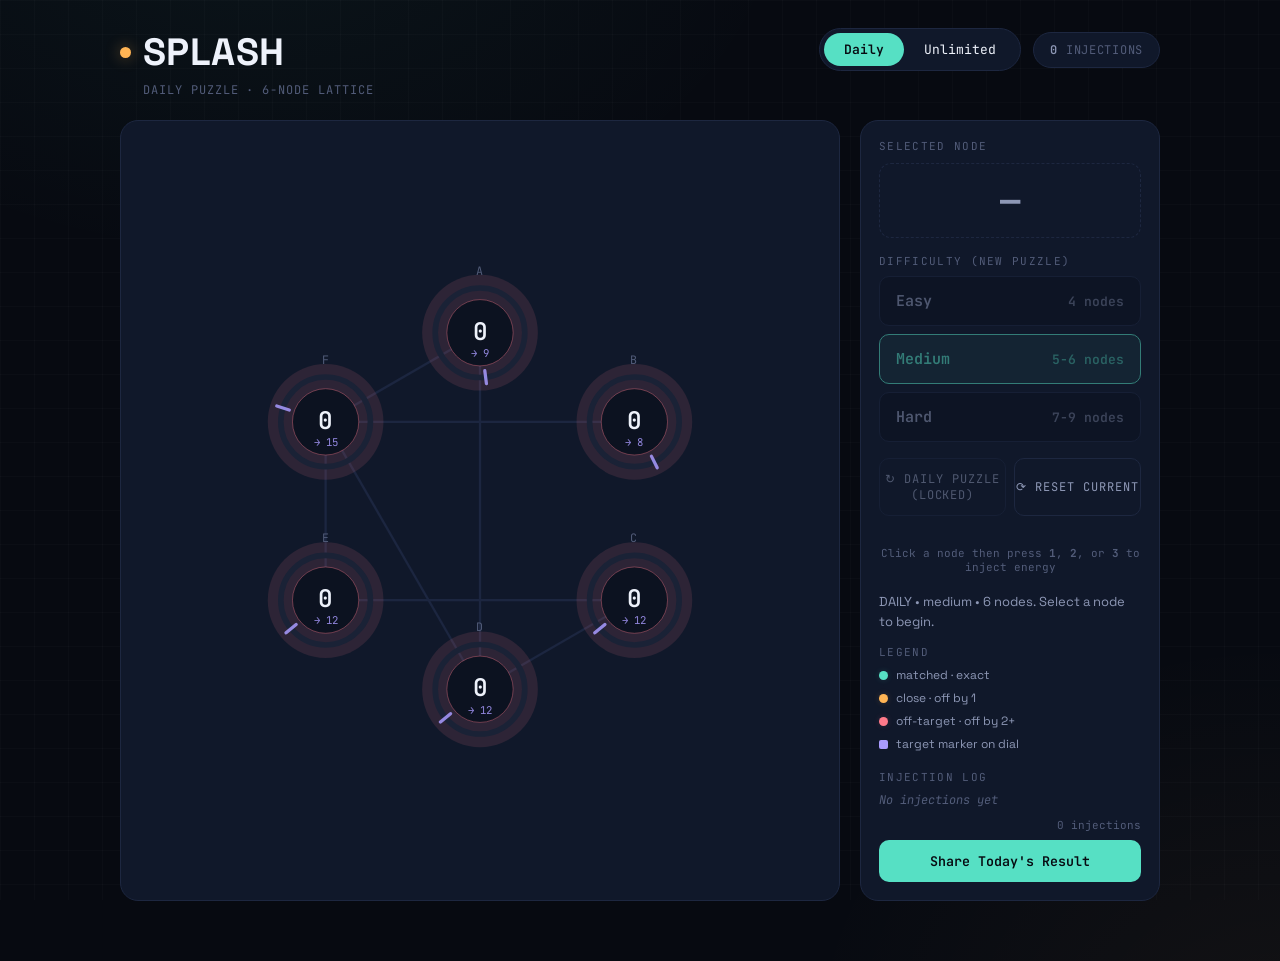
==== commit 80a72758: "Merge pull request #6 from e-savar/feat/daily-unlimited Feat/daily unlimited" ====
--- a/game.html
+++ b/game.html
@@ -525,7 +525,7 @@
 let injections = 0;
 let log = [];
 let alreadySolved = false;
-let currentDifficulty = "easy";
+let currentDifficulty = "medium";
 let currentMode = "daily";
 
 // Seeded random for Daily consistency
@@ -775,6 +775,18 @@
 function showCongrats(){
   document.getElementById("statInjections").textContent = injections;
   document.getElementById("statNodes").textContent = LABELS.length;
+  
+  const modalNewBtn = document.getElementById("modalNewPuzzle");
+  if (currentMode === "daily") {
+    modalNewBtn.textContent = "✅ Daily Complete";
+    modalNewBtn.style.pointerEvents = "none";
+    modalNewBtn.style.opacity = "0.6";
+  } else {
+    modalNewBtn.textContent = "↻ New Puzzle";
+    modalNewBtn.style.pointerEvents = "auto";
+    modalNewBtn.style.opacity = "1";
+  }
+
   document.getElementById("modalBackdrop").classList.add("show");
 }
 
@@ -877,28 +889,67 @@
 }
 
 // Mode Toggle
+// ==================== MODE & DIFFICULTY HANDLING ====================
+function updateUILockState(){
+  const isDaily = currentMode === "daily";
+  
+  // Difficulty buttons
+  document.querySelectorAll('.difficulty-btn').forEach(b => {
+    const isMedium = b.dataset.diff === "medium";
+    b.style.pointerEvents = isDaily ? "none" : "auto";
+    b.style.opacity = isDaily ? "0.5" : "1";
+    
+    // Force Medium as active in Daily mode
+    if (isDaily) {
+      if (isMedium) b.classList.add('active');
+      else b.classList.remove('active');
+    }
+  });
+
+  // New Puzzle button
+  const newPuzzleBtn = document.getElementById("newpuzzle");
+  if (newPuzzleBtn) {
+    newPuzzleBtn.style.pointerEvents = isDaily ? "none" : "auto";
+    newPuzzleBtn.style.opacity = isDaily ? "0.5" : "1";
+    newPuzzleBtn.textContent = isDaily ? "↻ Daily Puzzle (Locked)" : "↻ New Puzzle";
+  }
+}
+
+// Mode Toggle
 document.querySelectorAll('.mode-btn').forEach(btn => {
   btn.addEventListener('click', () => {
     document.querySelectorAll('.mode-btn').forEach(b => b.classList.remove('active'));
     btn.classList.add('active');
     currentMode = btn.dataset.mode;
+    updateUILockState();
     resetGame();
   });
 });
-
 // Difficulty buttons
 document.querySelectorAll('.difficulty-btn').forEach(btn => {
   btn.addEventListener('click', () => {
+    if (currentMode === "daily") return; // locked
     document.querySelectorAll('.difficulty-btn').forEach(b => b.classList.remove('active'));
     btn.classList.add('active');
     currentDifficulty = btn.dataset.diff;
   });
 });
-
-document.getElementById("newpuzzle").addEventListener("click", resetGame);
+document.getElementById("newpuzzle").addEventListener("click", () => {
+  if (currentMode === "daily") {
+    setMessage("Daily puzzle is fixed. It updates at 3 AM EST.");
+    return;
+  }
+  resetGame();
+});
 document.getElementById("resetCurrent").addEventListener("click", resetCurrentPuzzle);
-document.getElementById("modalNewPuzzle").addEventListener("click", resetGame);
-document.getElementById("modalClose").addEventListener("click", hideCongrats);
+document.getElementById("modalNewPuzzle").addEventListener("click", () => {
+  hideCongrats();
+  if (currentMode === "daily") {
+    setMessage("Daily puzzle completed! Come back tomorrow at 3 AM EST for the next one.");
+    return;
+  }
+  resetGame();
+});document.getElementById("modalClose").addEventListener("click", hideCongrats);
 document.getElementById("modalBackdrop").addEventListener("click", (e) => {
   if(e.target.id === "modalBackdrop") hideCongrats();
 });
@@ -942,39 +993,76 @@
   updateAll();
 }
 
+
+// Add this variable near the top with other `let` declarations
+let dailyPuzzleCache = null;
+
 function resetGame(){
   let n;
   let randFunc = Math.random;
 
   if(currentMode === "daily"){
-    const today = new Date().toISOString().slice(0,10);
-    const seed = today.split('-').reduce((sum, part) => sum + parseInt(part), 0);
-    randFunc = seededRandom(seed);
-
-    if(currentDifficulty === "easy") n = 4;
-    else if(currentDifficulty === "medium") n = 5 + Math.floor(randFunc() * 2);
-    else n = 7 + Math.floor(randFunc() * 3);
+    // Use cached puzzle if available (prevents regeneration on switch)
+    if (dailyPuzzleCache !== null) {
+      n = dailyPuzzleCache.n;
+      LABELS = [...dailyPuzzleCache.LABELS];
+      EDGES = JSON.parse(JSON.stringify(dailyPuzzleCache.EDGES));
+      POS = JSON.parse(JSON.stringify(dailyPuzzleCache.POS));
+      target = {...dailyPuzzleCache.target};
+      state = {};
+      LABELS.forEach(l => state[l] = 0);
+
+      buildGraphDOM();
+    } else {
+      // First time in Daily mode today — generate and cache
+      const now = new Date();
+      const today = new Date(now.getTime() - 3*60*60*1000); // 3 AM EST cutoff
+      const dateStr = today.toISOString().slice(0,10);
+      const seed = dateStr.split('-').reduce((sum, p) => sum + parseInt(p), 0);
+      randFunc = seededRandom(seed);
+      n = 5 + Math.floor(randFunc() * 2);
+      currentDifficulty = "medium";
+
+      const topo = buildGraphTopology(n, randFunc);
+      LABELS = topo.labels;
+      EDGES = topo.adj;
+      POS = computeLayout(LABELS);
+
+      buildGraphDOM();
+      generatePuzzle();
+
+      // Cache for the session
+      dailyPuzzleCache = {
+        n: n,
+        LABELS: [...LABELS],
+        EDGES: JSON.parse(JSON.stringify(EDGES)),
+        POS: JSON.parse(JSON.stringify(POS)),
+        target: {...target}
+      };
+    }
   } else {
+    // Unlimited mode - always generate new
+    dailyPuzzleCache = null;
     let minNodes = currentDifficulty === "easy" ? MIN_NODES_EASY : currentDifficulty === "medium" ? MIN_NODES_MED : MIN_NODES_HARD;
     let maxNodes = currentDifficulty === "easy" ? MAX_NODES_EASY : currentDifficulty === "medium" ? MAX_NODES_MED : MAX_NODES_HARD;
     n = minNodes + Math.floor(Math.random() * (maxNodes - minNodes + 1));
-  }
-
-  const topo = buildGraphTopology(n);
-  LABELS = topo.labels;
-  EDGES = topo.adj;
-  POS = computeLayout(LABELS);
-
-  buildGraphDOM();
-  generatePuzzle();
-
+
+    const topo = buildGraphTopology(n, randFunc);
+    LABELS = topo.labels;
+    EDGES = topo.adj;
+    POS = computeLayout(LABELS);
+
+    buildGraphDOM();
+    generatePuzzle();
+  }
+
+  // Common reset
   selected = null;
   injections = 0;
   log = [];
   alreadySolved = false;
   hideCongrats();
 
-  // Safe updates
   const nodeCountEl = document.getElementById("nodecount");
   if (nodeCountEl) nodeCountEl.textContent = n;
 
@@ -991,7 +1079,7 @@
   updateAll();
 }
 
-
+updateUILockState();
 resetGame();
 </script>
 </body>
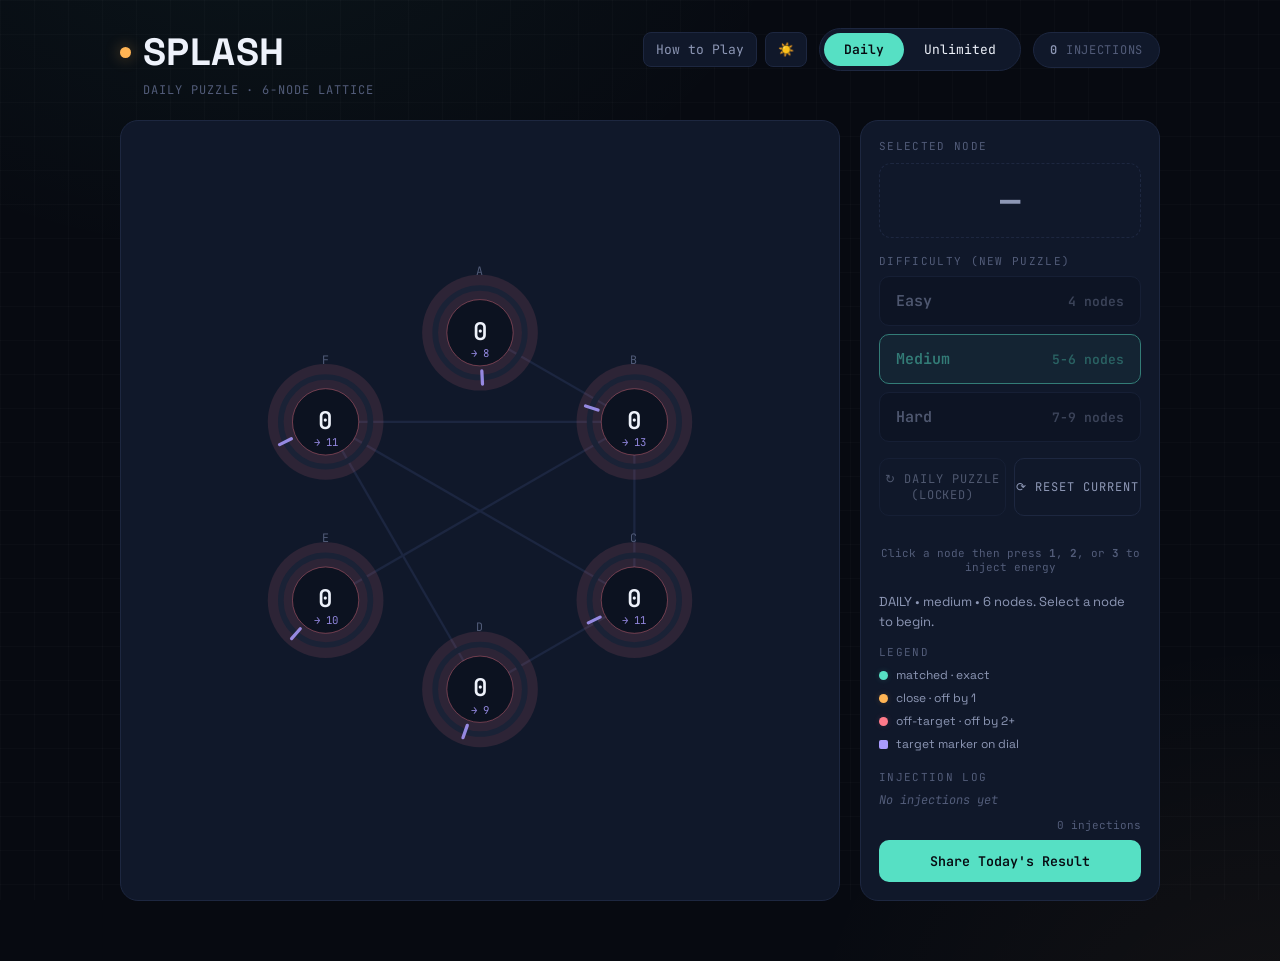
==== commit d61a1f0a: "Merge pull request #7 from e-savar/topbar fixed switching and added top buttons" ====
--- a/game.html
+++ b/game.html
@@ -25,6 +25,19 @@
   --violet:#a99bff;
 }
 
+/* Light mode override */
+[data-theme="light"] {
+  --void:#f8f9fc;
+  --deep:#ffffff;
+  --panel:#f1f3f9;
+  --panel-edge:#d1d5e0;
+  --grid:rgba(0,0,0,0.04);
+  --hi:#1a2236;
+  --mid:#4a5a7a;
+  --dim:#64748b;
+  --amber:#f59e0b;
+}
+
 *{box-sizing:border-box;}
 
 html,body{
@@ -413,24 +426,69 @@
   cursor: pointer;
   margin-top: 8px;
 }
+.top-controls {
+  display: flex;
+  gap: 8px;
+  align-items: center;
+}
+
+.top-btn {
+  background: var(--panel);
+  border: 1px solid var(--panel-edge);
+  color: var(--mid);
+  padding: 8px 12px;
+  border-radius: 8px;
+  font-family: 'JetBrains Mono', monospace;
+  font-size: 13px;
+  cursor: pointer;
+  transition: all 0.2s;
+}
+
+.top-btn:hover {
+  background: var(--cyan);
+  color: #070a11;
+  border-color: var(--cyan);
+}
+
+/* How to play popover */
+.howto-popover {
+  position: fixed;
+  top: 80px;
+  right: 30px;
+  background: var(--panel);
+  border: 1px solid var(--cyan);
+  border-radius: 12px;
+  padding: 20px;
+  max-width: 340px;
+  box-shadow: 0 10px 30px rgba(0,0,0,0.4);
+  display: none;
+  z-index: 100;
+  font-size: 14px;
+  line-height: 1.5;
+}
+.howto-popover.show { display: block; }
 </style>
 </head>
 <body>
 
 <div class="shell">
-  <header>
-    <div class="title-block">
-      <h1>SPLASH</h1>
-      <p id="modeTitle">Daily Puzzle · <span id="nodecount">?</span>-node lattice</p>
-    </div>
-    <div style="display:flex; gap:12px; align-items:center;">
-      <div class="mode-toggle" id="modeToggle">
-        <div class="mode-btn active" data-mode="daily">Daily</div>
-        <div class="mode-btn" data-mode="unlimited">Unlimited</div>
-      </div>
-      <div class="header-pill" id="headerPill"><span id="headerInjections">0</span> injections</div>
-    </div>
-  </header>
+    <header>
+        <div class="title-block">
+          <h1>SPLASH</h1>
+          <p id="modeTitle">Daily Puzzle · <span id="nodecount">?</span>-node lattice</p>
+        </div>
+        <div style="display:flex; gap:12px; align-items:center;">
+          <div class="top-controls">
+            <button class="top-btn" id="howtoBtn">How to Play</button>
+            <button class="top-btn" id="themeToggle">☀️</button>
+          </div>
+          <div class="mode-toggle" id="modeToggle">
+            <div class="mode-btn active" data-mode="daily">Daily</div>
+            <div class="mode-btn" data-mode="unlimited">Unlimited</div>
+          </div>
+          <div class="header-pill" id="headerPill"><span id="headerInjections">0</span> injections</div>
+        </div>
+      </header>
 
   <div class="layout">
     <div class="card graph-card">
@@ -507,6 +565,21 @@
     <button class="modal-newpuzzle" id="modalNewPuzzle">↻ New puzzle</button>
   </div>
 </div>
+<div class="howto-popover" id="howtoPopover">
+    <h3 style="margin:0 0 12px 0; color:var(--cyan);">How to Play SPLASH</h3>
+    <p><strong>Goal:</strong> Make every node's energy match its hidden target value.</p>
+    <ul style="padding-left:18px; margin:12px 0;">
+      <li>Click a node to select it</li>
+      <li>Press <strong>1</strong>, <strong>2</strong>, or <strong>3</strong> to inject energy</li>
+      <li>Energy ripples outward through connected nodes (stronger when closer)</li>
+      <li>Green = Perfect match</li>
+      <li>Yellow = Off by 1</li>
+      <li>Red = Off by 2+</li>
+    </ul>
+    <p><strong>Daily Mode:</strong> One puzzle per day. Medium difficulty. Updates at 3 AM EST.</p>
+    <button onclick="document.getElementById('howtoPopover').classList.remove('show')" style="margin-top:12px; width:100%; padding:10px; background:var(--cyan); color:#070a11; border:none; border-radius:8px; cursor:pointer;">Got it</button>
+  </div>
+</div>
 
 <script>
 const MIN_NODES_EASY = 4; const MAX_NODES_EASY = 4;
@@ -793,7 +866,11 @@
 function hideCongrats(){
   document.getElementById("modalBackdrop").classList.remove("show");
 }
-
+function getTodayStr(){
+  const now = new Date();
+  const today = new Date(now.getTime() - 3*60*60*1000); // 3 AM EST
+  return today.toISOString().slice(0,10);
+}
 function selectNode(n){
   selected = n;
   
@@ -921,8 +998,14 @@
     document.querySelectorAll('.mode-btn').forEach(b => b.classList.remove('active'));
     btn.classList.add('active');
     currentMode = btn.dataset.mode;
+    
     updateUILockState();
-    resetGame();
+
+    if (currentMode === "daily" && dailyPuzzleCache !== null) {
+      resetGame();           // will use cache
+    } else {
+      resetGame();           // will generate new for unlimited
+    }
   });
 });
 // Difficulty buttons
@@ -1003,17 +1086,17 @@
 
   if(currentMode === "daily"){
     // Use cached puzzle if available (prevents regeneration on switch)
-    if (dailyPuzzleCache !== null) {
-      n = dailyPuzzleCache.n;
-      LABELS = [...dailyPuzzleCache.LABELS];
-      EDGES = JSON.parse(JSON.stringify(dailyPuzzleCache.EDGES));
-      POS = JSON.parse(JSON.stringify(dailyPuzzleCache.POS));
-      target = {...dailyPuzzleCache.target};
-      state = {};
-      LABELS.forEach(l => state[l] = 0);
-
-      buildGraphDOM();
-    } else {
+    if (dailyPuzzleCache && dailyPuzzleCache.dateStr === getTodayStr()) {
+    // Restore cache
+    n = dailyPuzzleCache.n;
+    LABELS = [...dailyPuzzleCache.LABELS];
+    EDGES = JSON.parse(JSON.stringify(dailyPuzzleCache.EDGES));
+    POS = JSON.parse(JSON.stringify(dailyPuzzleCache.POS));
+    target = {...dailyPuzzleCache.target};
+    state = {};
+    LABELS.forEach(l => state[l] = 0);
+    buildGraphDOM();
+  } else {
       // First time in Daily mode today — generate and cache
       const now = new Date();
       const today = new Date(now.getTime() - 3*60*60*1000); // 3 AM EST cutoff
@@ -1033,16 +1116,21 @@
 
       // Cache for the session
       dailyPuzzleCache = {
+        dateStr: getTodayStr(),                    // ← Add this
         n: n,
         LABELS: [...LABELS],
         EDGES: JSON.parse(JSON.stringify(EDGES)),
         POS: JSON.parse(JSON.stringify(POS)),
         target: {...target}
-      };
+        };
     }
   } else {
-    // Unlimited mode - always generate new
+    // Only clear cache if the day has changed
+    const now = new Date();
+    const todayStr = new Date(now.getTime() - 3*60*60*1000).toISOString().slice(0,10);
+    if (dailyPuzzleCache && dailyPuzzleCache.dateStr !== todayStr) {
     dailyPuzzleCache = null;
+    }
     let minNodes = currentDifficulty === "easy" ? MIN_NODES_EASY : currentDifficulty === "medium" ? MIN_NODES_MED : MIN_NODES_HARD;
     let maxNodes = currentDifficulty === "easy" ? MAX_NODES_EASY : currentDifficulty === "medium" ? MAX_NODES_MED : MAX_NODES_HARD;
     n = minNodes + Math.floor(Math.random() * (maxNodes - minNodes + 1));
@@ -1080,6 +1168,33 @@
 }
 
 updateUILockState();
+function toggleTheme(){
+  const isLight = document.documentElement.getAttribute('data-theme') === 'light';
+  document.documentElement.setAttribute('data-theme', isLight ? 'dark' : 'light');
+  localStorage.setItem('theme', isLight ? 'dark' : 'light');
+  document.getElementById('themeToggle').textContent = isLight ? '☀️' : '🌙';
+}
+
+// Theme initialization
+if (localStorage.getItem('theme') === 'light') {
+  document.documentElement.setAttribute('data-theme', 'light');
+  document.getElementById('themeToggle').textContent = '🌙';
+} else {
+  document.getElementById('themeToggle').textContent = '☀️';
+}
+
+document.getElementById('themeToggle').addEventListener('click', toggleTheme);
+document.getElementById('howtoBtn').addEventListener('click', () => {
+  document.getElementById('howtoPopover').classList.toggle('show');
+});
+
+// Close popover when clicking outside
+document.addEventListener('click', (e) => {
+  const popover = document.getElementById('howtoPopover');
+  if (!e.target.closest('#howtoBtn') && !e.target.closest('.howto-popover')) {
+    popover.classList.remove('show');
+  }
+});
 resetGame();
 </script>
 </body>
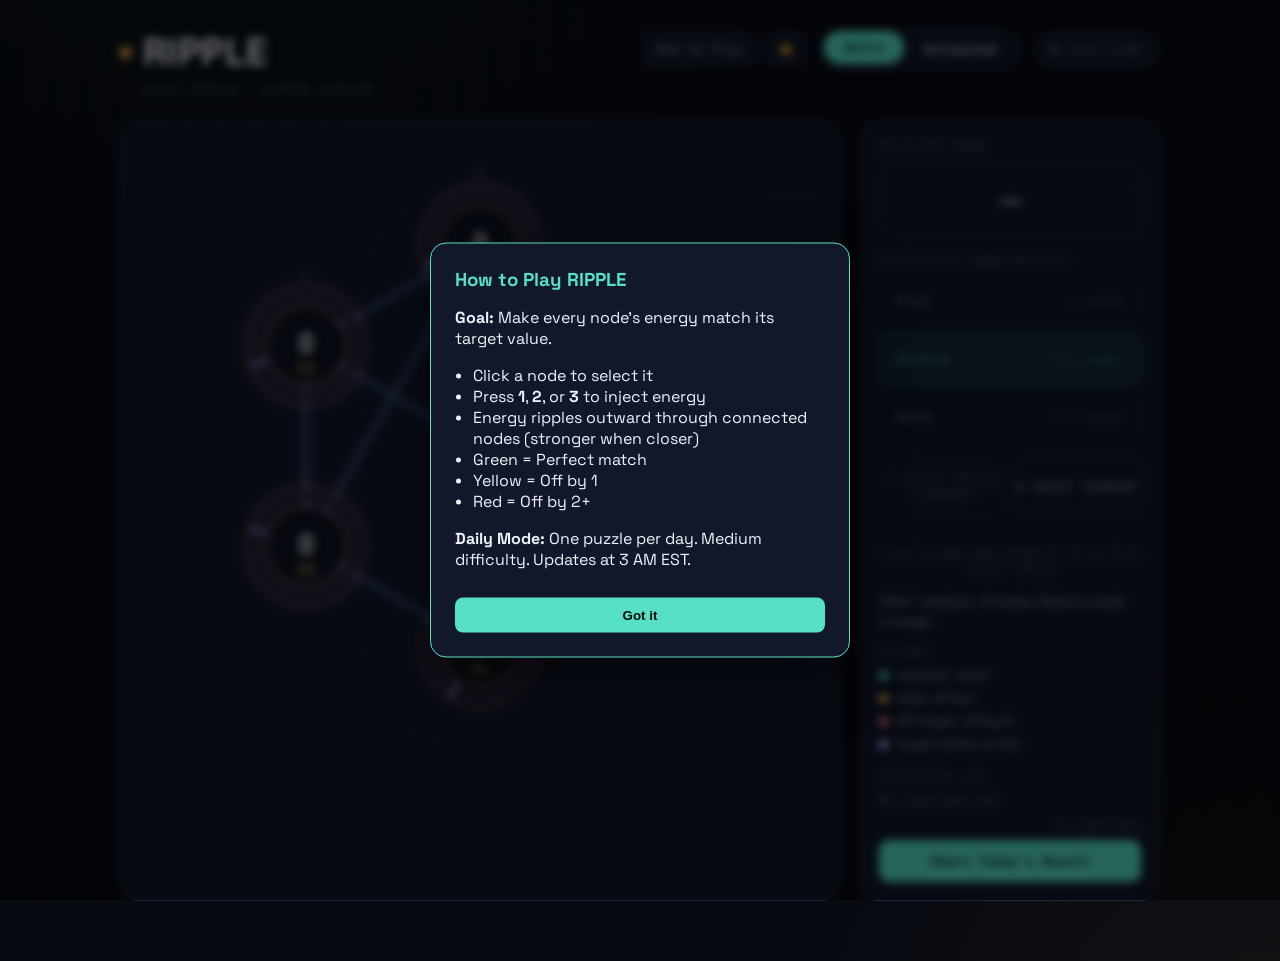
==== commit 4d8729b6: "animations" ====
--- a/game.html
+++ b/game.html
@@ -3,7 +3,7 @@
 <head>
 <meta charset="UTF-8">
 <meta name="viewport" content="width=device-width, initial-scale=1.0">
-<title>SPLASH</title>
+<title>RIPPLE</title>
 <style>
 @import url('https://fonts.googleapis.com/css2?family=JetBrains+Mono:wght@400;500;600;700&family=Space+Grotesk:wght@500;600;700&display=swap');
 
@@ -115,12 +115,16 @@
   font-family: 'JetBrains Mono', monospace;
   font-size: 13px;
   cursor: pointer;
-  transition: all 0.2s;
+  transition:
+    background .25s ease,
+    color .25s ease,
+    transform .2s ease;
 }
 .mode-btn.active {
   background: var(--cyan);
   color: #070a11;
   font-weight: 600;
+  transform:translateY(-2px);
 }
 
 .header-pill{
@@ -231,12 +235,31 @@
   padding:18px;
 }
 
-.graph-card{ display:flex; align-items:center; justify-content:center; padding:10px; }
+.graph-card{ display:flex; flex-direction: column; align-items:center; justify-content:flex-start; padding:10px; position: relative;}
 .graph-card svg{ width:100%; height:auto; display:block; max-width:560px; }
 
 /* graph elements */
-.edge{ stroke:#1c2640; stroke-width:2.5; transition:stroke 0.25s, stroke-width 0.25s; }
-.edge.active{ stroke:var(--amber); stroke-width:3.5; }
+.edge{
+  stroke:#3c4f7a;
+  stroke-width:4;
+
+  opacity: 0;
+  transition: opacity 0.4s ease;
+
+  transition:stroke 0.25s, stroke-width 0.25s;
+
+  filter:drop-shadow(0 0 3px rgba(60,79,122,0.5));
+}
+.edge.active{ 
+    stroke:var(--amber); 
+    stroke-width:6;
+    filter:
+    drop-shadow(0 0 6px var(--amber))
+    drop-shadow(0 0 12px var(--amber));
+}
+.edge.visible {
+    opacity: 0.95;
+}
 
 .node{ cursor:pointer; }
 .node .track{ fill:none; stroke:#1a2236; stroke-width:6; }
@@ -273,7 +296,7 @@
 }
 .node .target{
   font-family:'JetBrains Mono', monospace;
-  fill:var(--violet); text-anchor:middle; opacity:0.85;
+  fill:var(--amber); text-anchor:middle; opacity:0.85;
 }
 
 .selection-ring{
@@ -450,23 +473,277 @@
   border-color: var(--cyan);
 }
 
-/* How to play popover */
 .howto-popover {
   position: fixed;
-  top: 80px;
-  right: 30px;
+
+  top: 50%;
+  left: 50%;
+  transform: translate(-50%, -50%) scale(.8);
+
   background: var(--panel);
   border: 1px solid var(--cyan);
+  border-radius: 16px;
+
+  padding: 24px;
+  max-width: 420px;
+  width: calc(100% - 32px);
+
+  z-index: 999;
+
+  opacity: 0;
+  pointer-events: none;
+
+  transition:
+    opacity .25s ease,
+    transform .25s ease;
+
+  box-shadow: 0 20px 60px rgba(0,0,0,.45);
+}
+
+.howto-popover.show {
+  animation: popupAppear .3s cubic-bezier(.2,.8,.2,1);
+  opacity:1;
+  pointer-events:auto;
+  transform:translate(-50%,-50%) scale(1);
+}
+
+@keyframes popupAppear{
+  from{
+    opacity:0;
+    transform:translate(-50%,-50%) scale(.8);
+  }
+  to{
+    opacity:1;
+    transform:translate(-50%,-50%) scale(1);
+  }
+}
+/* =========================
+   MOBILE IMPROVEMENTS PATCH
+   ========================= */
+
+   @media (max-width: 768px) {
+
+html {
+  font-size: 14px;
+}
+
+body {
+  font-size: 14px;
+}
+
+/* kill oversized spacing everywhere */
+.shell {
+  padding: 12px 10px 24px;
+}
+
+.card {
+  padding: 12px;
+  border-radius: 14px;
+}
+
+/* HEADER SHRINK */
+header {
+  gap: 8px;
+}
+
+.title-block h1 {
+  font-size: 20px;
+}
+
+.title-block p {
+  font-size: 10px;
+  margin-left: 0;
+}
+
+/* BUTTONS: THIS IS THE BIG ONE */
+button,
+.top-btn,
+.newpuzzle,
+.share-btn,
+.difficulty-btn {
+  font-size: 12px !important;
+  padding: 8px 10px !important;
+  border-radius: 8px;
+}
+
+.mode-btn {
+  font-size: 11px;
+  padding: 6px 10px;
+}
+
+/* PANEL TEXT SHRINK */
+.selected-readout {
+  font-size: 20px;
+  padding: 8px 0;
+}
+
+.section-label {
+  font-size: 10px;
+}
+
+.message {
+  font-size: 12px;
+}
+
+.legend div {
+  font-size: 11px;
+}
+
+.log {
+  font-size: 11px;
+}
+
+.counter {
+  font-size: 10px;
+}
+
+/* REMOVE “DESKTOP FEEL” SPACING */
+.panel {
+  gap: 10px;
+}
+
+.difficulty-select {
+  gap: 6px;
+}
+
+.header-pill {
+  font-size: 10px;
+  padding: 6px 10px;
+}
+}
+
+.graph-card svg {
+  width: 100%;
+  height: auto;
+  max-width: 100%;
+}
+
+/* Critical: prevent overflow scaling weirdness */
+svg#svg {
+  display: block;
+  width: 100%;
+  height: auto;
+  max-height: 70vh;
+}
+/* Mobile controls styling */
+/* Mobile controls styling */
+.mobile-controls {
+
+  margin-top: 12px;
+
+  display: none;
+  gap: 14px;
+
+  padding: 10px 12px;
+  border-radius: 14px;
+
+  background: rgba(16, 24, 42, 0.85);
+  border: 1px solid var(--amber);
+  backdrop-filter: blur(10px);
+}
+
+/* ONLY show on mobile AND when node is selected */
+@media (max-width: 768px) {
+  .mobile-controls.show {
+    display: flex;
+  }
+}
+
+.mobile-btn {
+  font-family: 'JetBrains Mono', monospace;
+  font-size: 18px;
+  font-weight: 700;
+
+  padding: 16px 22px;
+  min-width: 64px;
+
   border-radius: 12px;
-  padding: 20px;
-  max-width: 340px;
-  box-shadow: 0 10px 30px rgba(0,0,0,0.4);
-  display: none;
-  z-index: 100;
-  font-size: 14px;
-  line-height: 1.5;
-}
-.howto-popover.show { display: block; }
+  border: 1px solid var(--panel-edge);
+
+  background: var(--amber);
+  color: var(--hi);
+
+  cursor: pointer;
+
+  display: flex;
+  align-items: center;
+  justify-content: center;
+
+  transition: all 0.15s ease;
+}
+
+.mobile-btn:active {
+  transform: scale(0.95);
+  background: var(--cyan);
+  color: #070a11;
+  border-color: var(--cyan);
+}
+
+.mobile-btn:hover {
+  background: var(--cyan); /* Match hover effect with other buttons */
+  color: #070a11;
+}
+
+.graph-card.animating svg {
+  animation: graphSwap 0.45s cubic-bezier(.2,.8,.2,1);
+}
+
+@keyframes graphSwap {
+  0% {
+    opacity: 1;
+    transform: scale(1);
+  }
+
+  45% {
+    opacity: 0;
+    transform: scale(0.94);
+  }
+
+  55% {
+    opacity: 0;
+    transform: scale(1.06);
+  }
+
+  100% {
+    opacity: 1;
+    transform: scale(1);
+  }
+}
+.howto-backdrop{
+  position:fixed;
+  inset:0;
+
+  background:rgba(0,0,0,.55);
+  backdrop-filter:blur(4px);
+
+  opacity:0;
+  visibility:hidden;
+
+  transition:opacity .25s ease;
+
+  z-index:998;
+  pointer-events: none;
+  transition: opacity 0.25s ease;
+}
+
+.howto-backdrop.show{
+  opacity:1;
+  visibility:visible;
+  pointer-events: auto;
+}
+.node.entering {
+  animation: nodeAppear 1s cubic-bezier(.2,.8,.2,1) both;
+}
+
+@keyframes nodeAppear {
+    from {
+    opacity: 0;
+  }
+  to {
+    opacity: 1;
+  }
+}
+
 </style>
 </head>
 <body>
@@ -474,7 +751,7 @@
 <div class="shell">
     <header>
         <div class="title-block">
-          <h1>SPLASH</h1>
+          <h1>RIPPLE</h1>
           <p id="modeTitle">Daily Puzzle · <span id="nodecount">?</span>-node lattice</p>
         </div>
         <div style="display:flex; gap:12px; align-items:center;">
@@ -489,13 +766,17 @@
           <div class="header-pill" id="headerPill"><span id="headerInjections">0</span> injections</div>
         </div>
       </header>
-
   <div class="layout">
     <div class="card graph-card">
       <svg id="svg" viewBox="0 0 600 600">
         <g id="edges"></g>
         <g id="nodes"></g>
       </svg>
+      <div class="mobile-controls" id="mobileControls">
+        <button class="mobile-btn" data-value="1">+1</button>
+        <button class="mobile-btn" data-value="2">+2</button>
+        <button class="mobile-btn" data-value="3">+3</button>
+      </div>
     </div>
 
     <div class="panel">
@@ -565,9 +846,10 @@
     <button class="modal-newpuzzle" id="modalNewPuzzle">↻ New puzzle</button>
   </div>
 </div>
+<div class="howto-backdrop" id="howtoBackdrop"></div>
 <div class="howto-popover" id="howtoPopover">
-    <h3 style="margin:0 0 12px 0; color:var(--cyan);">How to Play SPLASH</h3>
-    <p><strong>Goal:</strong> Make every node's energy match its hidden target value.</p>
+    <h3 style="margin:0 0 12px 0; color:var(--cyan);">How to Play RIPPLE</h3>
+    <p><strong>Goal:</strong> Make every node's energy match its target value.</p>
     <ul style="padding-left:18px; margin:12px 0;">
       <li>Click a node to select it</li>
       <li>Press <strong>1</strong>, <strong>2</strong>, or <strong>3</strong> to inject energy</li>
@@ -577,8 +859,25 @@
       <li>Red = Off by 2+</li>
     </ul>
     <p><strong>Daily Mode:</strong> One puzzle per day. Medium difficulty. Updates at 3 AM EST.</p>
-    <button onclick="document.getElementById('howtoPopover').classList.remove('show')" style="margin-top:12px; width:100%; padding:10px; background:var(--cyan); color:#070a11; border:none; border-radius:8px; cursor:pointer;">Got it</button>
-  </div>
+    <button
+  onclick="
+    document.getElementById('howtoPopover').classList.remove('show');
+    document.getElementById('howtoBackdrop').classList.remove('show');
+  "
+  style="
+    margin-top:12px;
+    width:100%;
+    padding:10px;
+    background:var(--cyan);
+    color:#070a11;
+    border:none;
+    border-radius:8px;
+    cursor:pointer;
+    font-weight:600;
+  "
+>
+  Got it
+</button>
 </div>
 
 <script>
@@ -600,7 +899,16 @@
 let alreadySolved = false;
 let currentDifficulty = "medium";
 let currentMode = "daily";
-
+function updateMobileControlsVisibility() {
+  const el = document.getElementById("mobileControls");
+  if (!el) return;
+
+  if (selected && window.innerWidth <= 768) {
+    el.classList.add("show");
+  } else {
+    el.classList.remove("show");
+  }
+}
 // Seeded random for Daily consistency
 function seededRandom(seed) {
   let s = seed;
@@ -713,7 +1021,20 @@
     obj[n] += contribution(value, dist[n]);
   }
 }
-
+function animatePuzzleTransition(callback){
+  const graphCard = document.querySelector(".graph-card");
+
+  // freeze rendering (prevents intermediate SVG frames)
+  graphCard.style.visibility = "hidden";
+
+  requestAnimationFrame(() => {
+    callback();
+
+    requestAnimationFrame(() => {
+      graphCard.style.visibility = "visible";
+    });
+  });
+}
 function generatePuzzle(){
   target = {}; 
   state = {};
@@ -766,8 +1087,15 @@
 const svgRoot = document.getElementById("svg");
 
 function buildGraphDOM(){
-  svgEdges.innerHTML = "";
-  svgNodes.innerHTML = "";
+    const svgEdges = document.getElementById("edges");
+  const svgNodes = document.getElementById("nodes");
+
+  // HARD RESET: prevent any intermediate rendering of old nodes
+  svgNodes.replaceChildren();
+  svgEdges.replaceChildren();
+
+  // force browser to flush old frame BEFORE adding new nodes
+  void svgNodes.offsetHeight;
 
   const n = LABELS.length;
   const R = Math.min(235, 125 + n*11);
@@ -809,11 +1137,29 @@
       <circle class="flash" r="${R_CORE}"></circle>
       <text class="label" y="${-R_OUTER-14}" style="font-size:${Math.max(10,12*scale)}px">${l}</text>
       <text class="value" y="${7*scale}" style="font-size:${Math.max(14,25*scale)}px">0</text>
-      <text class="target" y="${25*scale}" style="font-size:${Math.max(9,11*scale)}px">→ 0</text>
-    `;
+    <text class="target" y="${25*scale}" style="font-size:${Math.max(11,13*scale)}px; font-weight:700">0</text>    `;
     g.addEventListener("click", () => selectNode(l));
     svgNodes.appendChild(g);
   }
+  document.querySelectorAll(".node").forEach((node, i) => {
+  node.classList.add("entering");
+
+  node.style.animationDelay = `${i * 120}ms`;
+
+  node.addEventListener("animationend", () => {
+    node.classList.remove("entering");
+  }, { once:true });
+});
+document.querySelectorAll(".edge").forEach(e => {
+  e.classList.remove("visible");
+});
+
+// wait for node animation to finish, then fade edges in
+setTimeout(() => {
+  document.querySelectorAll(".edge").forEach(e => {
+    e.classList.add("visible");
+  });
+}, LABELS.length * 120 + 400);
 }
 
 function angleToPoint(fraction, radius){
@@ -838,7 +1184,7 @@
   tick.setAttribute("x2", p2.x); tick.setAttribute("y2", p2.y);
 
   g.querySelector(".value").textContent = state[n];
-  g.querySelector(".target").textContent = "→ " + target[n];
+  g.querySelector(".target").textContent = target[n];
 }
 
 function updateAll(){
@@ -871,14 +1217,14 @@
   const today = new Date(now.getTime() - 3*60*60*1000); // 3 AM EST
   return today.toISOString().slice(0,10);
 }
-function selectNode(n){
+function selectNode(n) {
   selected = n;
-  
+
   // Clear all selections first
   document.querySelectorAll(".node").forEach(g => {
     g.classList.remove("selected");
   });
-  
+
   // Add to the new one
   const nodeEl = document.querySelector(`.node[data-id="${n}"]`);
   if (nodeEl) nodeEl.classList.add("selected");
@@ -886,6 +1232,23 @@
   document.getElementById("selreadout").textContent = n;
   document.getElementById("selreadout").classList.add("armed");
   setMessage(`Node ${n} selected. Press 1, 2, or 3 to inject energy.`);
+
+  updateMobileControlsVisibility();
+}
+
+// Hide mobile controls when no node is selected
+function deselectNode() {
+  selected = null;
+
+  document.querySelectorAll(".node").forEach(g => {
+    g.classList.remove("selected");
+  });
+
+  document.getElementById("selreadout").textContent = "—";
+  document.getElementById("selreadout").classList.remove("armed");
+  setMessage("Select a node to begin calibration.");
+
+  updateMobileControlsVisibility();
 }
 
 function setMessage(msg){ document.getElementById("message").textContent = msg; }
@@ -991,6 +1354,54 @@
     newPuzzleBtn.textContent = isDaily ? "↻ Daily Puzzle (Locked)" : "↻ New Puzzle";
   }
 }
+// Save the current game state to localStorage
+function saveGameState() {
+  const gameState = {
+    target,
+    state,
+    injections,
+    log,
+    alreadySolved,
+    currentDifficulty,
+    currentMode,
+    LABELS,
+    EDGES,
+    POS,
+    dailyPuzzleCache,
+  };
+  localStorage.setItem('gameState', JSON.stringify(gameState));
+}
+
+// Load the saved game state from localStorage
+function loadGameState() {
+  const savedState = localStorage.getItem('gameState');
+  if (savedState) {
+    const gameState = JSON.parse(savedState);
+    target = gameState.target;
+    state = gameState.state;
+    injections = gameState.injections;
+    log = gameState.log;
+    alreadySolved = gameState.alreadySolved;
+    currentDifficulty = gameState.currentDifficulty;
+    currentMode = gameState.currentMode;
+    LABELS = gameState.LABELS;
+    EDGES = gameState.EDGES;
+    POS = gameState.POS;
+    dailyPuzzleCache = gameState.dailyPuzzleCache;
+
+    buildGraphDOM();
+    updateAll();
+    setMessage("Game progress loaded!");
+  }
+}
+
+// Call saveGameState whenever the game state changes
+document.addEventListener("keydown", saveGameState);
+document.getElementById("newpuzzle").addEventListener("click", saveGameState);
+document.getElementById("resetCurrent").addEventListener("click", saveGameState);
+
+// Load the saved game state on page load
+window.addEventListener("load", loadGameState);
 
 // Mode Toggle
 document.querySelectorAll('.mode-btn').forEach(btn => {
@@ -1001,11 +1412,7 @@
     
     updateUILockState();
 
-    if (currentMode === "daily" && dailyPuzzleCache !== null) {
-      resetGame();           // will use cache
-    } else {
-      resetGame();           // will generate new for unlimited
-    }
+    animatePuzzleTransition(resetGame);
   });
 });
 // Difficulty buttons
@@ -1022,16 +1429,19 @@
     setMessage("Daily puzzle is fixed. It updates at 3 AM EST.");
     return;
   }
-  resetGame();
+  animatePuzzleTransition(resetGame);
 });
-document.getElementById("resetCurrent").addEventListener("click", resetCurrentPuzzle);
+document.getElementById("resetCurrent")
+  .addEventListener("click", () => {
+    resetCurrentPuzzle();
+  });
 document.getElementById("modalNewPuzzle").addEventListener("click", () => {
   hideCongrats();
   if (currentMode === "daily") {
     setMessage("Daily puzzle completed! Come back tomorrow at 3 AM EST for the next one.");
     return;
   }
-  resetGame();
+  animatePuzzleTransition(resetGame);
 });document.getElementById("modalClose").addEventListener("click", hideCongrats);
 document.getElementById("modalBackdrop").addEventListener("click", (e) => {
   if(e.target.id === "modalBackdrop") hideCongrats();
@@ -1039,12 +1449,12 @@
 
 document.getElementById("shareBtn").addEventListener("click", () => {
   const date = new Date().toISOString().slice(0,10);
-  const text = `🌊 SPLASH ${date}\n${currentDifficulty.toUpperCase()} • ${LABELS.length} nodes • ${injections} injections\nSolved!`;
+  const text = `⚡️ RIPPLE ${date}\n${currentDifficulty.toUpperCase()} • ${LABELS.length} nodes • ${injections} injections\nSolved!`;
   navigator.clipboard.writeText(text).then(() => alert("✅ Copied to clipboard!"));
 });
 
 document.addEventListener("keydown", (e) => {
-  if(e.key.toLowerCase() === "r") resetGame();
+  if(e.key.toLowerCase() === "r") animatePuzzleTransition(resetGame);
   if(e.key === "Escape") hideCongrats();
   if(["1","2","3"].includes(e.key) && selected) inject(selected, parseInt(e.key));
 });
@@ -1055,7 +1465,7 @@
     state[l] = 0;
   });
   
-  selected = null;
+  deselectNode();
   injections = 0;
   log = [];
   alreadySolved = false;
@@ -1081,6 +1491,7 @@
 let dailyPuzzleCache = null;
 
 function resetGame(){
+  localStorage.removeItem('gameState');
   let n;
   let randFunc = Math.random;
 
@@ -1145,7 +1556,7 @@
   }
 
   // Common reset
-  selected = null;
+  deselectNode();
   injections = 0;
   log = [];
   alreadySolved = false;
@@ -1185,17 +1596,43 @@
 
 document.getElementById('themeToggle').addEventListener('click', toggleTheme);
 document.getElementById('howtoBtn').addEventListener('click', () => {
-  document.getElementById('howtoPopover').classList.toggle('show');
+  const popover = document.getElementById('howtoPopover');
+  const backdrop = document.getElementById('howtoBackdrop');
+
+  popover.classList.add('show');
+  backdrop.classList.add('show');
 });
 
 // Close popover when clicking outside
 document.addEventListener('click', (e) => {
   const popover = document.getElementById('howtoPopover');
-  if (!e.target.closest('#howtoBtn') && !e.target.closest('.howto-popover')) {
+  const backdrop = document.getElementById('howtoBackdrop');
+
+  if (
+    !e.target.closest('#howtoBtn') &&
+    !e.target.closest('.howto-popover')
+  ) {
     popover.classList.remove('show');
-  }
+    backdrop.classList.remove('show');
+  }
+});
+document.querySelectorAll(".mobile-btn").forEach(btn => {
+  btn.addEventListener("click", () => {
+    const value = parseInt(btn.dataset.value, 10);
+    if (selected) {
+      inject(selected, value);
+    }
+  });
+});
+window.addEventListener('load', () => {
+  const popover = document.getElementById('howtoPopover');
+  const backdrop = document.getElementById('howtoBackdrop');
+
+  popover.classList.add('show');
+  backdrop.classList.add('show');
 });
 resetGame();
+
 </script>
 </body>
 </html>
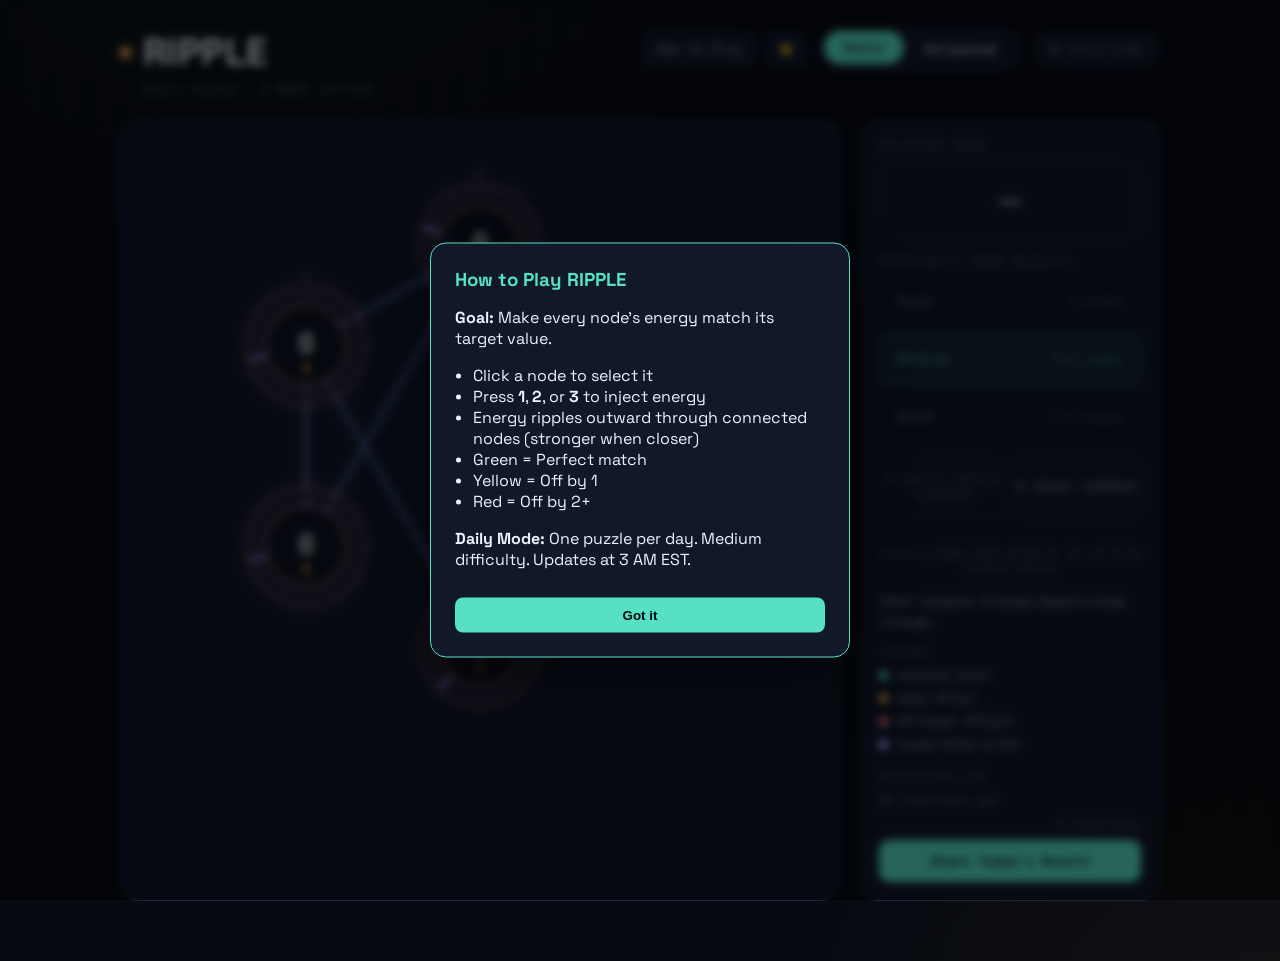
==== commit 9baa0787: "final animation with puzzle appearing" ====
--- a/game.html
+++ b/game.html
@@ -242,13 +242,10 @@
 .edge{
   stroke:#3c4f7a;
   stroke-width:4;
-
+  filter: drop-shadow(0 0 3px rgba(60,79,122,0.5));
   opacity: 0;
-  transition: opacity 0.4s ease;
-
+  transform: translateY(-8px);
   transition:stroke 0.25s, stroke-width 0.25s;
-
-  filter:drop-shadow(0 0 3px rgba(60,79,122,0.5));
 }
 .edge.active{ 
     stroke:var(--amber); 
@@ -259,6 +256,20 @@
 }
 .edge.visible {
     opacity: 0.95;
+}
+.edge.reveal {
+  animation: edgeDropIn 0.55s cubic-bezier(.2,.8,.2,1) forwards;
+}
+
+@keyframes edgeDropIn {
+  from {
+    opacity: 0;
+    transform: translateY(-10px);
+  }
+  to {
+    opacity: 0.95;
+    transform: translateY(0px);
+  }
 }
 
 .node{ cursor:pointer; }
@@ -1150,16 +1161,21 @@
     node.classList.remove("entering");
   }, { once:true });
 });
-document.querySelectorAll(".edge").forEach(e => {
-  e.classList.remove("visible");
+const edgeEls = Array.from(document.querySelectorAll(".edge"));
+
+// sort edges top → bottom using midpoint Y
+edgeEls.sort((a, b) => {
+  const ay = (parseFloat(a.getAttribute("y1")) + parseFloat(a.getAttribute("y2"))) / 2;
+  const by = (parseFloat(b.getAttribute("y1")) + parseFloat(b.getAttribute("y2"))) / 2;
+  return ay - by;
 });
 
-// wait for node animation to finish, then fade edges in
-setTimeout(() => {
-  document.querySelectorAll(".edge").forEach(e => {
-    e.classList.add("visible");
-  });
-}, LABELS.length * 120 + 400);
+// stagger reveal
+edgeEls.forEach((edge, i) => {
+  setTimeout(() => {
+    edge.classList.add("reveal");
+  }, i * 100); // tweak speed here
+});
 }
 
 function angleToPoint(fraction, radius){
